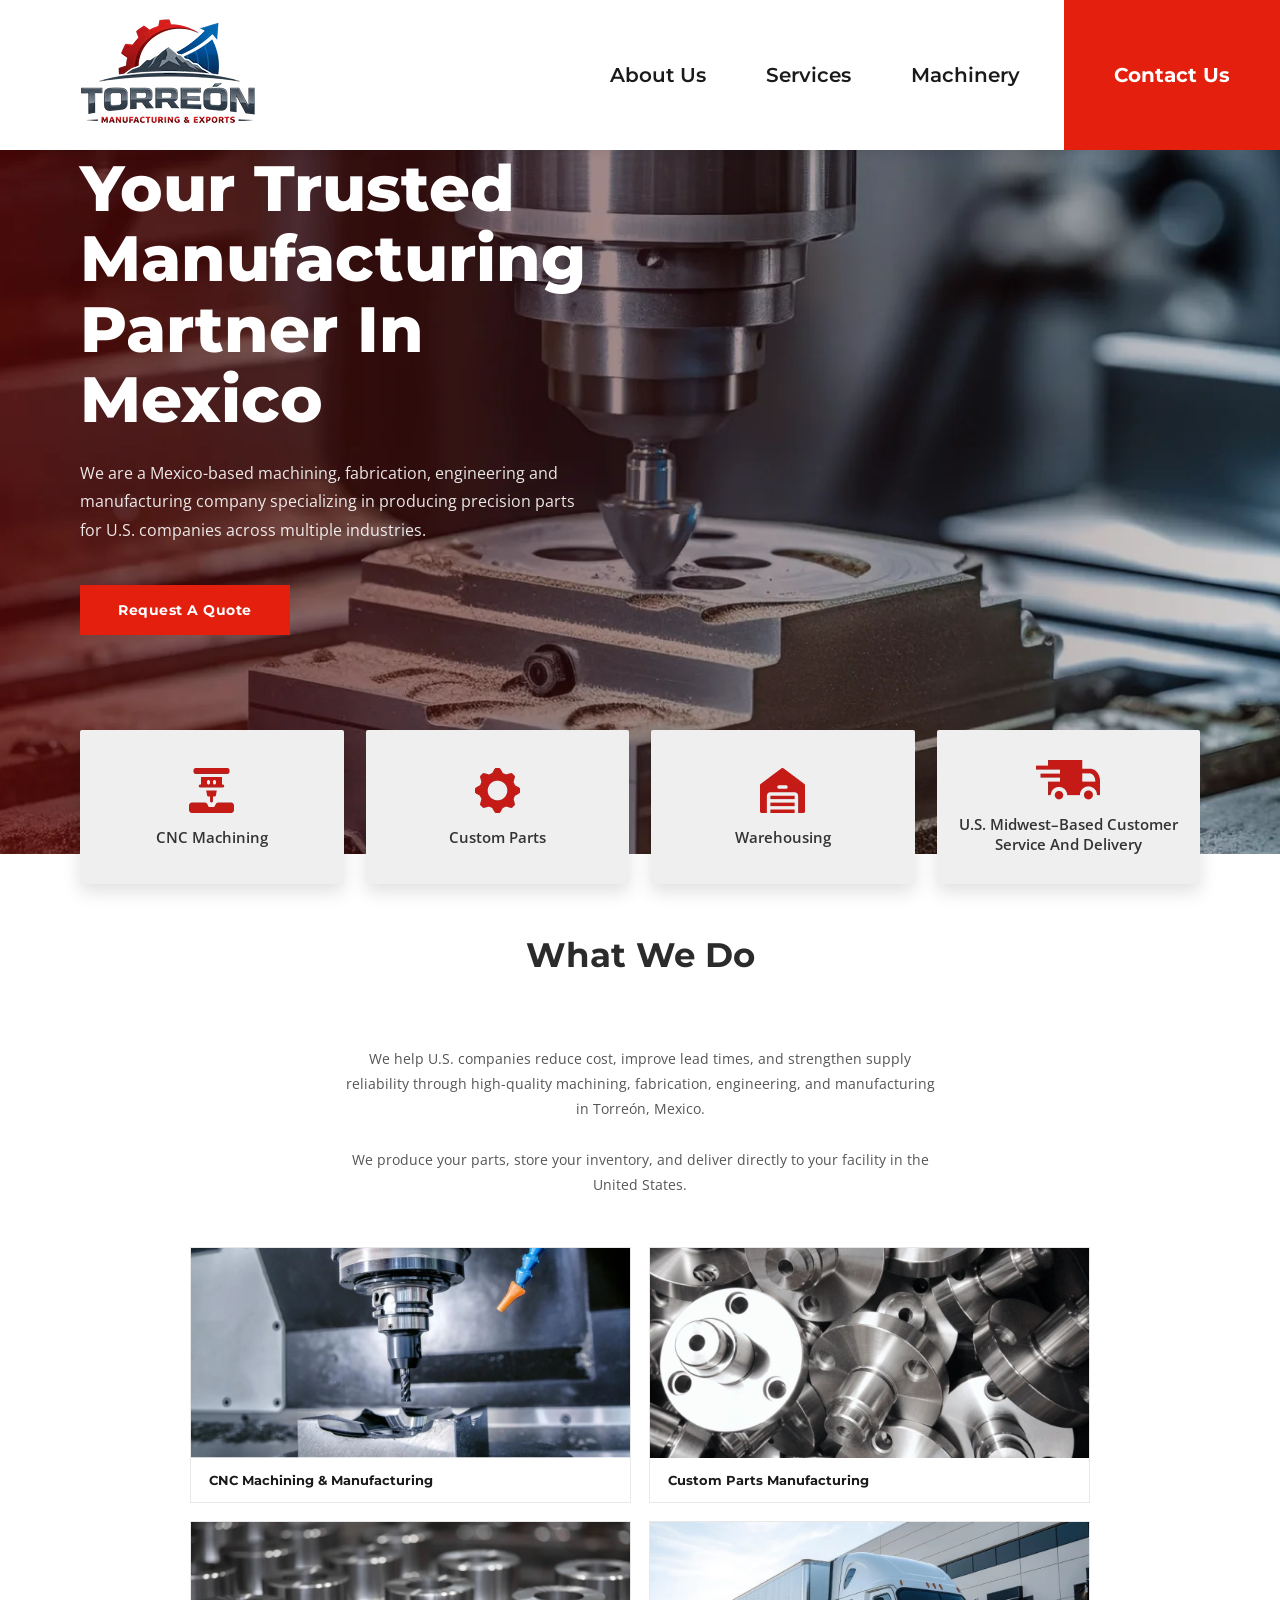
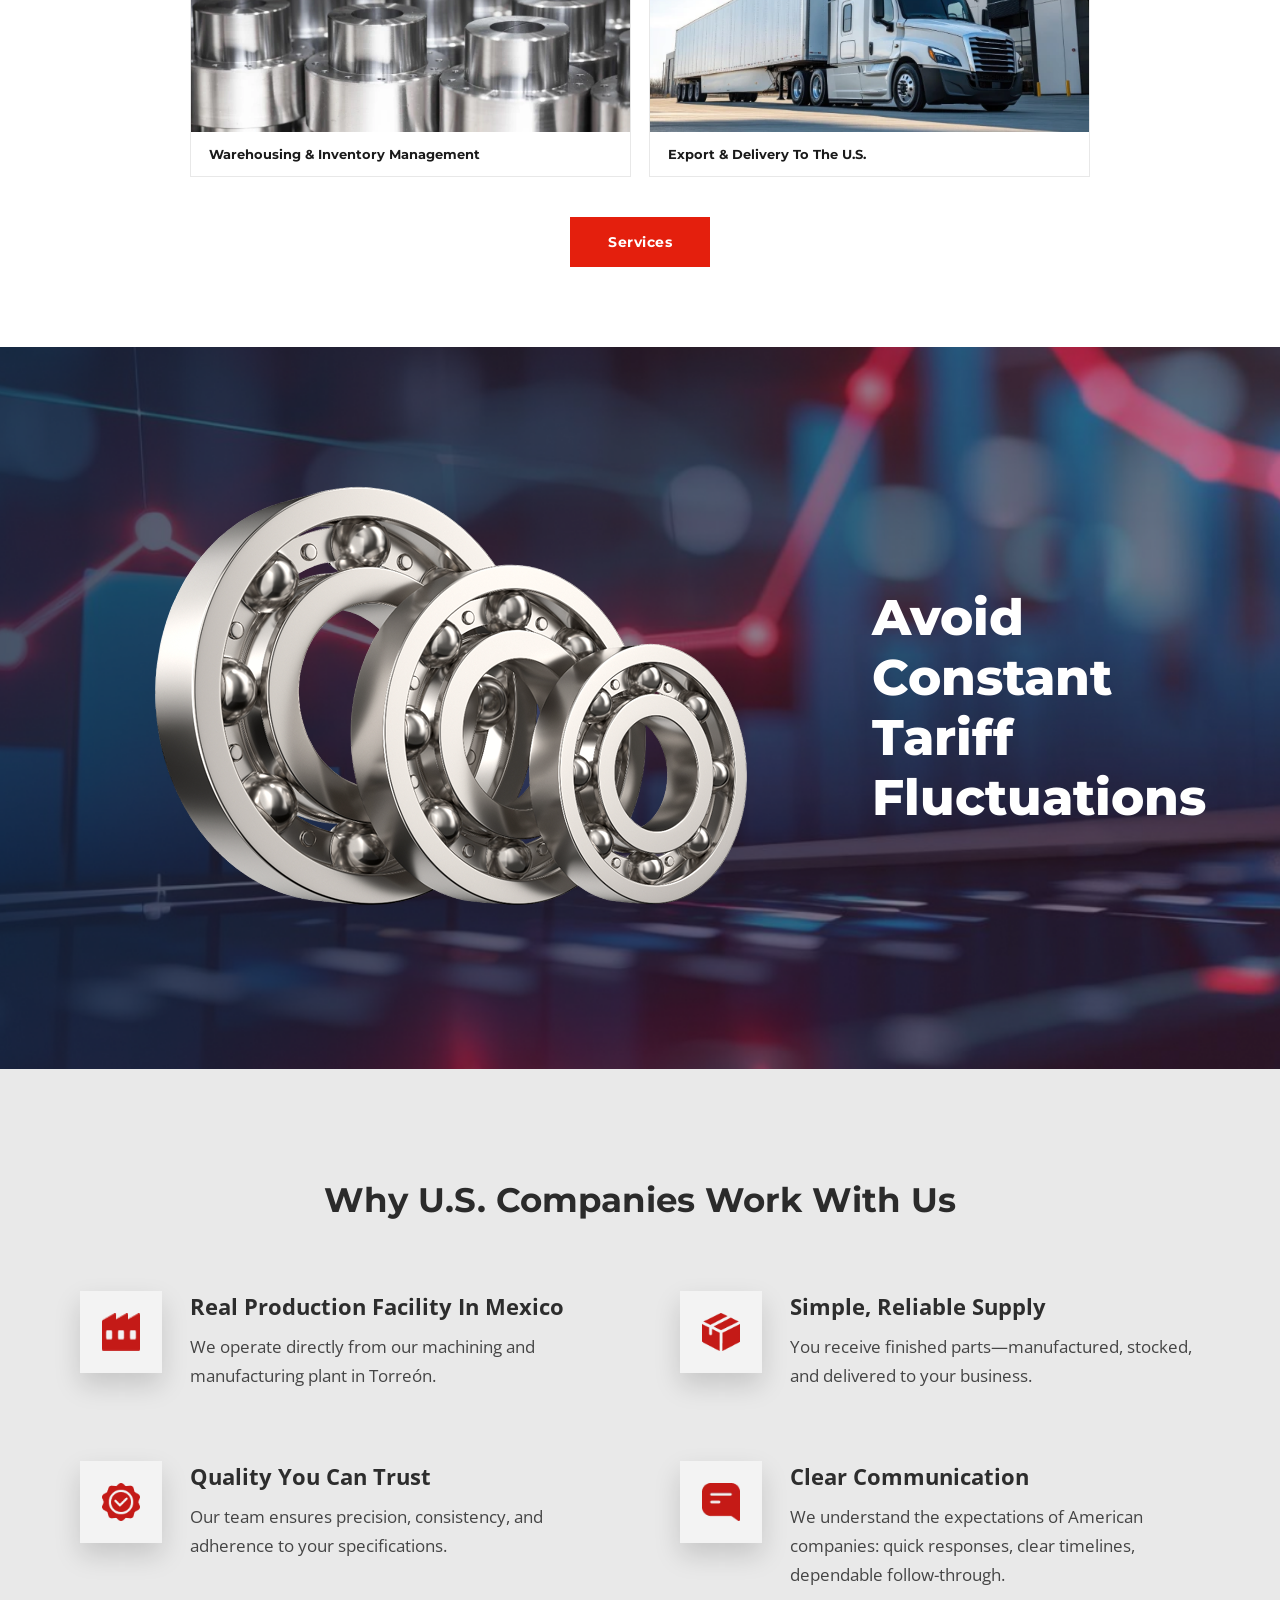
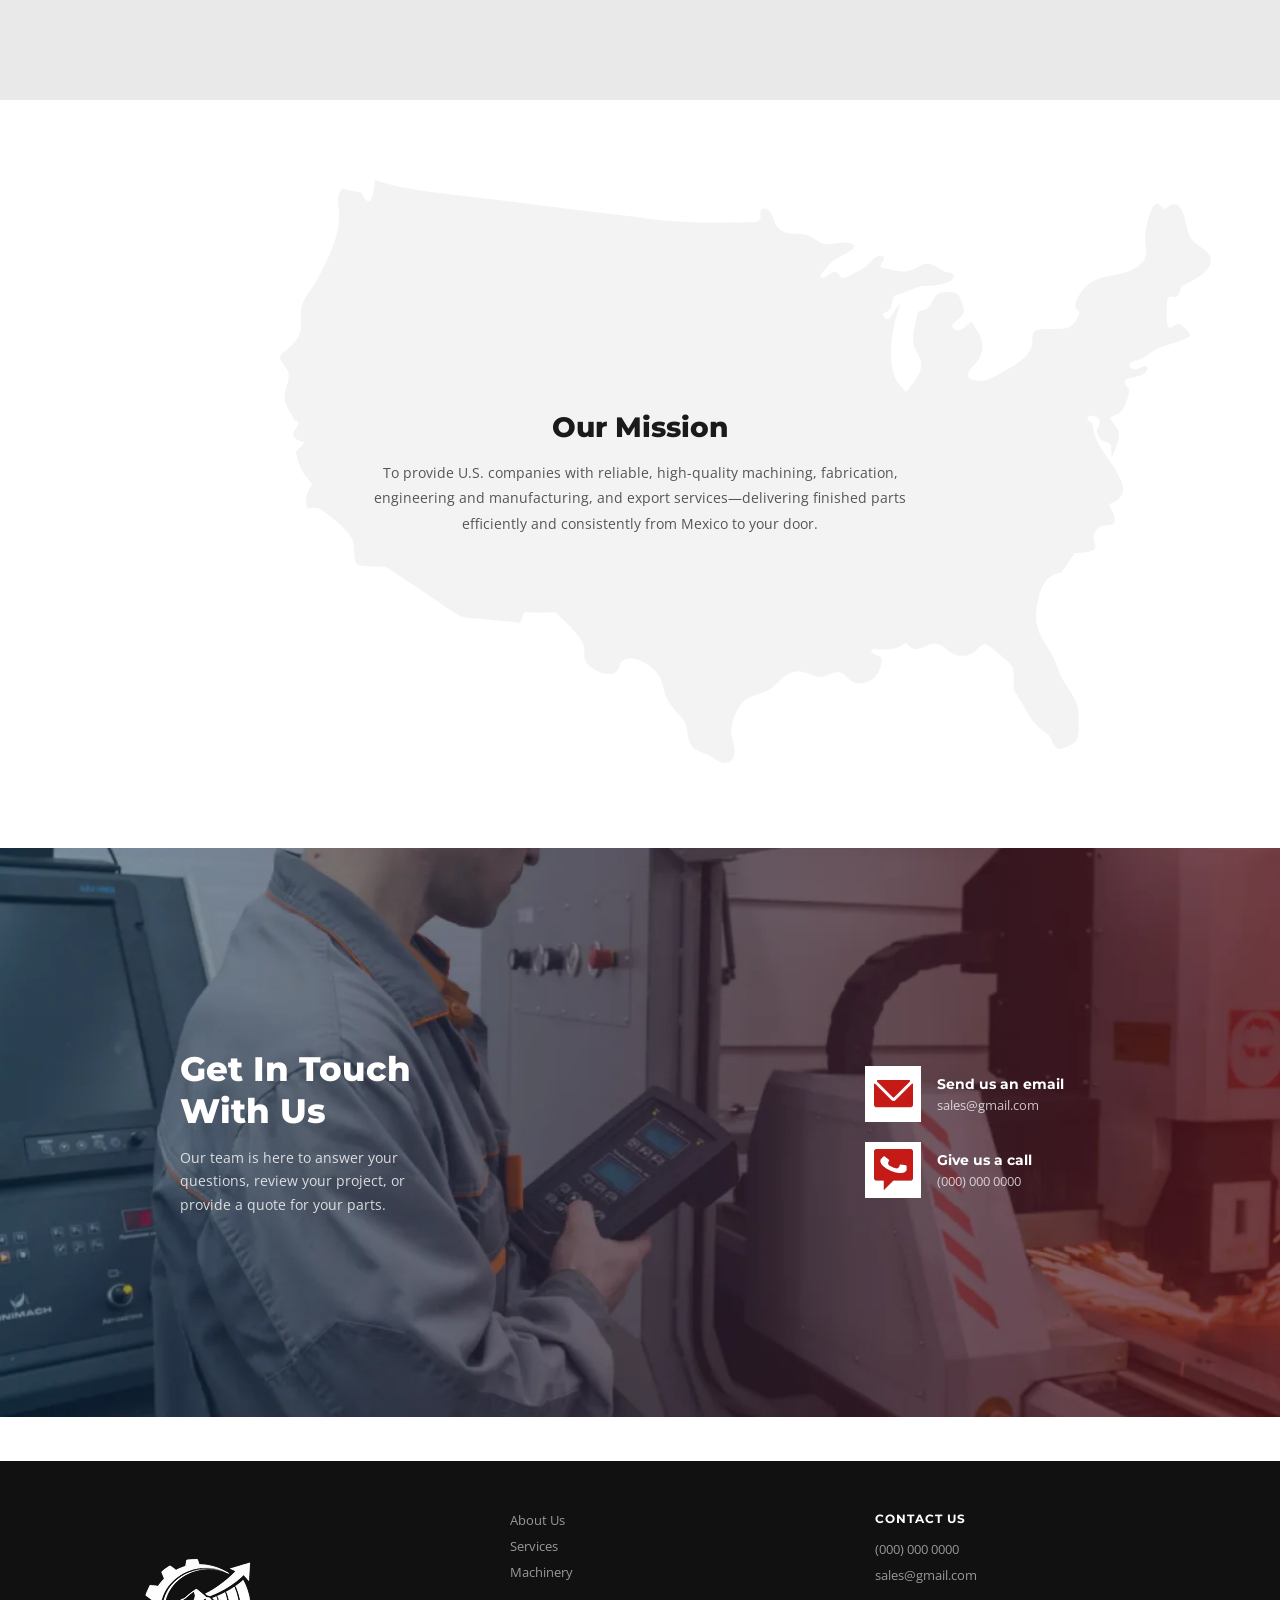
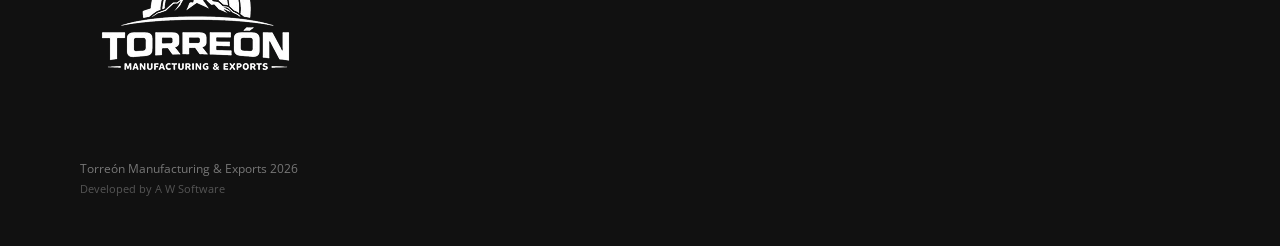
==== index.html @ be687e79 "juana la cubana hace un pulito" ====
<!DOCTYPE html>
<html lang="en">
<head>
<meta charset="UTF-8">
<meta name="viewport" content="width=device-width, initial-scale=1.0">
<title>Torreón Manufacturing & Exports</title>
<link href="https://fonts.googleapis.com/css2?family=Montserrat:wght@400;500;600;700;800&family=Open+Sans:wght@400;600&display=swap" rel="stylesheet">
<link rel="stylesheet" href="style.css">
</head>
<body>

<!-- ===== NAV ===== -->
<nav>
  <div class="logo" onclick="showPage('home')">
    <img src="LOGO/LOGO.webp" alt="">
    
  </div>
  <div class="nav-links">
    <a onclick="showPage('home')" id="nav-about">About Us</a>
    <a onclick="showPage('services')" id="nav-services">Services</a>
    <a onclick="showPage('machinery')" id="nav-machinery">Machinery</a>
    <a class="btn-contact" onclick="openContact()">Contact Us</a>
  </div>
</nav>


<!-- ==================== HOME ==================== -->
<div class="page active" id="page-home">

  <div id="hero-section">
    <div class="hero-content">
      <h1>Your Trusted Manufacturing Partner In Mexico</h1>
      <p>We are a Mexico-based machining, fabrication, engineering and manufacturing company specializing in producing precision parts for U.S. companies across multiple industries.</p>
      <button class="btn-red" onclick="openContact()">Request A Quote</button>
    </div>
    <div class="hero-icons">
      <div class="hero-icon-item">
        <img src="ICONOS/CNC MACHINING.webp" alt="">
        CNC Machining
      </div>
      <div class="hero-icon-item">
        <img src="ICONOS/CUSTOM PARTS.webp" alt="">
        Custom Parts
      </div>
      <div class="hero-icon-item">
        <img src="ICONOS/WAREHOUSING.webp" alt="">
        Warehousing
      </div>
      <div class="hero-icon-item">
        <img src="ICONOS/DELIVERY.webp" alt="">
        U.S. Midwest–Based Customer Service And Delivery
      </div>
    </div>
  </div>

  <section id="what-we-do">
    <h2 class="section-title">What We Do</h2>
    <p class="section-sub">We help U.S. companies reduce cost, improve lead times, and strengthen supply reliability through high-quality machining, fabrication, engineering, and manufacturing in Torreón, Mexico.<br><br>We produce your parts, store your inventory, and deliver directly to your facility in the United States.</p>
    <div class="services-grid">
      <div class="service-card reveal">
        <img src="Others/CNC Machining & Manufacturing.webp" alt="CNC">
        <div class="service-card-label">CNC Machining &amp; Manufacturing</div>
      </div>
      <div class="service-card reveal">
        <img src="Others/Custom Parts Manufacturing.webp" alt="Custom Parts">
        <div class="service-card-label">Custom Parts Manufacturing</div>
      </div>
      <div class="service-card reveal">
        <img src="Others/Warehousing & Inventory Management.webp" alt="Warehousing">
        <div class="service-card-label">Warehousing &amp; Inventory Management</div>
      </div>
      <div class="service-card reveal">
        <img src="Others/Export & Delivery to the U.S..webp" alt="Export">
        <div class="service-card-label">Export &amp; Delivery To The U.S.</div>
      </div>
    </div>
    <div class="btn-center"><button class="btn-red" onclick="showPage('services')">Services</button></div>
  </section>

  <section id="tariff-band">
    <div class="band-content">
      <img src="Others/PIEZAS-BANNER.webp" alt="">
      <h2>Avoid Constant<br>Tariff Fluctuations</h2>
    </div>
  </section>

  <section id="why-us">
    <h2 class="section-title">Why U.S. Companies Work With Us</h2>
    <div class="why-grid">
      <div class="why-card reveal">
        <div class="why-icon"><img src="ICONOS/FACILITY.webp" alt=""></div>
        <div><h4>Real Production Facility In Mexico</h4><p>We operate directly from our machining and manufacturing plant in Torreón.</p></div>
      </div>
      <div class="why-card reveal">
        <div class="why-icon"><img src="ICONOS/REALIABLE-SUPPLY.webp" alt=""></div>
        <div><h4>Simple, Reliable Supply</h4><p>You receive finished parts—manufactured, stocked, and delivered to your business.</p></div>
      </div>
      <div class="why-card reveal">
        <div class="why-icon"><img src="ICONOS/QUALITY.webp" alt=""></div>
        <div><h4>Quality You Can Trust</h4><p>Our team ensures precision, consistency, and adherence to your specifications.</p></div>
      </div>
      <div class="why-card reveal">
        <div class="why-icon"><img src="ICONOS/COMMUNICATION.webp" alt=""></div>
        <div><h4>Clear Communication</h4><p>We understand the expectations of American companies: quick responses, clear timelines, dependable follow-through.</p></div>
      </div>
    </div>
  </section>

  <section id="mission">
    <div class="mission-wrap">
      <img src="Others/US.webp" alt="">
      <div class="mission-text">
        <h2>Our Mission</h2>
        <p>To provide U.S. companies with reliable, high-quality machining, fabrication, engineering and manufacturing, and export services—delivering finished parts efficiently and consistently from Mexico to your door.</p>
      </div>
    </div>
  </section>

  <div class="get-in-touch-band">
    <div class="touch-left"><h2>Get In Touch With Us</h2><p>Our team is here to answer your questions, review your project, or provide a quote for your parts.</p></div>
    <div class="touch-right">
      <div class="contact-item"><div class="contact-icon"><img src="ICONOS/MAIL.webp" alt=""></div><div><h4>Send us an email</h4><p>sales@gmail.com</p></div></div>
      <div class="contact-item"><div class="contact-icon"><img src="ICONOS/CALL.webp" alt=""></div><div><h4>Give us a call</h4><p>(000) 000 0000</p></div></div>
    </div>
  </div>
    <br>
    <br>
  <footer>
    <div class="footer-brand">
      <img src="LOGO/LOGO BLANCO.webp" alt="">
     
      <div class="footer-copy">Torreón Manufacturing &amp; Exports 2026</div>
      <div class="footer-dev">Developed by A W Software</div>
    </div>
    <div class="footer-col"><a onclick="showPage('home')">About Us</a><a onclick="showPage('services')">Services</a><a onclick="showPage('machinery')">Machinery</a></div>
    <div class="footer-col"><h5>Contact Us</h5><p>(000) 000 0000</p><p>sales@gmail.com</p></div>
  </footer>
</div>


<!-- ==================== SERVICES ==================== -->
<div class="page" id="page-services">

  <div class="section-hero" style="background-image:url('https://images.unsplash.com/photo-1504328345606-18bbc8c9d7d1?w=1600&q=80');">
    <div class="section-hero-content">
      <h1>Our Services</h1>
      <p>We offer a wide range of machining, fabrication, engineering and manufacturing services for various industrial sectors. <strong>All of our services meet the highest quality standards thanks to our advanced technology and highly skilled team.</strong></p>
    </div>
  </div>

  <div class="from-facility">
    <div class="facility-left">
      <h2>From Our Facility<br>In Torreón, We Offer:</h2>
      <p>We focus on helping you maintain quality, reduce costs, and improve supply consistency.</p>
    </div>
    <ul class="facility-list">
      <li>CNC machining and precision manufacturing</li>
      <li>Production of custom components</li>
      <li>Local warehousing and inventory management</li>
      <li>Export and delivery of finished parts directly to your U.S. location</li>
    </ul>
  </div>

  <!-- CNC -->
  <div class="svc-detail">
    <img src="https://images.unsplash.com/photo-1565514020179-026b92b84bb6?w=700&q=80" alt="CNC Machining">
    <div class="svc-text">
      <h3>CNC Machining &amp; Manufacturing</h3>
      <p>We manufacture high-quality, dependable parts for U.S. companies seeking a cost-efficient and reliable partner in Mexico.</p>
    </div>
  </div>

  <!-- Custom Parts -->
  <div class="svc-detail reverse gray">
    <div class="svc-text">
      <h3>Custom Parts Manufacturing</h3>
      <p>We specialize in manufacturing custom components based on your technical requirements, drawings, or 3D models.</p>
      <p>Our team works closely with your engineers to deliver:</p>
      <ul>
        <li>Custom machined parts</li>
        <li>Prototype to production scaling</li>
        <li>Design-for-manufacturability support</li>
        <li>Parts made from a wide range of materials (steel, stainless, aluminum, alloys, etc.)</li>
      </ul>
    </div>
    <img src="https://images.unsplash.com/photo-1609220136736-443140cffec6?w=700&q=80" alt="Custom Parts">
  </div>

  <!-- Warehousing -->
  <div class="svc-detail">
    <img src="https://images.unsplash.com/photo-1586528116311-ad8dd3c8310d?w=700&q=80" alt="Warehousing">
    <div class="svc-text">
      <h3>Warehousing &amp; Inventory Management</h3>
      <p>We store your finished parts in our facility so you always have stock ready when needed.</p>
      <p>With our warehousing services, you can:</p>
      <ul>
        <li>Maintain local stock within a short drive to US Border</li>
        <li>Improve delivery speed</li>
        <li>Simplify logistics</li>
        <li>Reduce delays and unexpected costs</li>
      </ul>
    </div>
  </div>

  <!-- Export -->
  <div class="svc-detail reverse gray">
    <div class="svc-text">
      <h3>Export &amp; Delivery To The U.S.</h3>
      <p>Once your parts are ready, we handle exportation and deliver them directly to your door in the United States.</p>
      <p>You get:</p>
      <ul>
        <li>A single, streamlined partner</li>
        <li>Finished parts delivered to your facility</li>
        <li>No need to manage international shipping</li>
        <li>Reliable, on-time deliveries</li>
      </ul>
    </div>
    <img src="https://images.unsplash.com/photo-1601584115197-04ecc0da31d7?w=700&q=80" alt="Export">
  </div>

  <div class="other-services-section">
    <h2>Other Services</h2>
    <div class="other-grid">
      <div class="other-card reveal"><img src="https://images.unsplash.com/photo-1581091226825-a6a2a5aee158?w=500&q=80" alt="Conventional"><span>Conventional Machining And CNC</span></div>
      <div class="other-card reveal"><img src="https://images.unsplash.com/photo-1518770660439-4636190af475?w=500&q=80" alt="Measuring"><span>Coordinate Measuring Machine</span></div>
      <div class="other-card reveal"><img src="https://images.unsplash.com/photo-1570126618953-d437176e8c79?w=500&q=80" alt="Boilermaking"><span>Boilermaking</span></div>
      <div class="other-card reveal"><img src="https://images.unsplash.com/photo-1504307651254-35680f356dfd?w=500&q=80" alt="Engineering"><span>Engineering And Design</span></div>
      <div class="other-card reveal"><img src="https://images.unsplash.com/photo-1561154464-82e9adf32764?w=500&q=80" alt="Laser"><span>Laser Cutting And Bending</span></div>
      <div class="other-card reveal"><img src="https://images.unsplash.com/photo-1558618666-fcd25c85cd64?w=500&q=80" alt="Powder"><span>Powder Coat Painting</span></div>
    </div>
  </div>

  <div class="get-in-touch-band">
    <div class="touch-left"><h2>Get In Touch With Us</h2><p>Our team is here to answer your questions, review your project, or provide a quote for your parts.</p></div>
    <div class="touch-right">
      <div class="contact-item"><div class="contact-icon"><svg viewBox="0 0 24 24" fill="none" stroke="currentColor" stroke-width="2"><path d="M4 4h16c1.1 0 2 .9 2 2v12c0 1.1-.9 2-2 2H4c-1.1 0-2-.9-2-2V6c0-1.1.9-2 2-2z"/><polyline points="22,6 12,13 2,6"/></svg></div><div><h4>Send us an email</h4><p>sales@gmail.com</p></div></div>
      <div class="contact-item"><div class="contact-icon"><svg viewBox="0 0 24 24" fill="none" stroke="currentColor" stroke-width="2"><path d="M22 16.92v3a2 2 0 0 1-2.18 2 19.79 19.79 0 0 1-8.63-3.07A19.5 19.5 0 0 1 4.69 12 19.79 19.79 0 0 1 1.61 3.34 2 2 0 0 1 3.6 1.16h3a2 2 0 0 1 2 1.72c.13.88.36 1.75.7 2.81a2 2 0 0 1-.45 2.11L7.91 8.9a16 16 0 0 0 6 6l.92-.92a2 2 0 0 1 2.11-.45c1.06.34 1.93.57 2.81.7A2 2 0 0 1 22 16.92z"/></svg></div><div><h4>Give us a call</h4><p>(000) 000 0000</p></div></div>
    </div>
  </div>

  <footer>
    <div class="footer-brand"><svg viewBox="0 0 52 52" width="44" height="44" fill="none"><circle cx="26" cy="26" r="24" fill="#222" stroke="#c0392b" stroke-width="2.5"/><polygon points="8,41 21,19 34,41" fill="#c0392b"/><polygon points="25,41 36,21 47,41" fill="#777"/><polygon points="20,21 26,9 32,21 26,17" fill="#fff" opacity=".9"/></svg><div class="brand-name">TORREÓN</div><div class="footer-sub">Manufacturing &amp; Exports</div><div class="footer-copy">Torreón Manufacturing &amp; Exports 2026</div><div class="footer-dev">Developed by A W Software</div></div>
    <div class="footer-col"><a onclick="showPage('home')">About Us</a><a onclick="showPage('services')">Services</a><a onclick="showPage('machinery')">Machinery</a></div>
    <div class="footer-col"><h5>Contact Us</h5><p>(000) 000 0000</p><p>sales@gmail.com</p></div>
  </footer>
</div>


<!-- ==================== MACHINERY ==================== -->
<div class="page" id="page-machinery">

  <div class="section-hero" style="background-image:url('https://images.unsplash.com/photo-1565514020179-026b92b84bb6?w=1600&q=80'); background-position: center 30%;">
    <div class="section-hero-content">
      <h1>Machinery</h1>
      <p>We offer a wide range of machining and fabrication services for various industrial sectors. <strong>All of our services meet the highest quality standards thanks to our advanced technology and highly skilled team and partners.</strong></p>
    </div>
  </div>

  <div class="machinery-grid">
    <div class="machine-card reveal">
      <div class="machine-icon"><svg viewBox="0 0 24 24" fill="none" stroke="currentColor" stroke-width="1.7"><rect x="2" y="6" width="20" height="14" rx="1"/><path d="M8 6V4m8 2V4"/><circle cx="12" cy="13" r="2.5"/><line x1="2" y1="10" x2="22" y2="10"/></svg></div>
      <h3>CNC Lathe And Mill</h3>
      <p>High-precision turning for complex geometries and tight-tolerance components.</p>
    </div>
    <div class="machine-card reveal">
      <div class="machine-icon"><svg viewBox="0 0 24 24" fill="none" stroke="currentColor" stroke-width="1.7"><line x1="4" y1="12" x2="20" y2="12"/><polyline points="14,6 20,12 14,18"/><circle cx="7" cy="12" r="2" fill="currentColor"/></svg></div>
      <h3>Laser Cutting Machine</h3>
      <p>Fast, accurate cutting for metal parts with clean edges and excellent repeatability.</p>
    </div>
    <div class="machine-card reveal">
      <div class="machine-icon"><svg viewBox="0 0 24 24" fill="none" stroke="currentColor" stroke-width="1.7"><circle cx="12" cy="12" r="9"/><circle cx="12" cy="12" r="4"/><line x1="12" y1="2" x2="12" y2="5"/><line x1="12" y1="19" x2="12" y2="22"/><line x1="2" y1="12" x2="5" y2="12"/><line x1="19" y1="12" x2="22" y2="12"/></svg></div>
      <h3>Conventional Lathe</h3>
      <p>Reliable manual turning for prototypes, repairs, and low-volume production.</p>
    </div>
    <div class="machine-card reveal">
      <div class="machine-icon"><svg viewBox="0 0 24 24" fill="none" stroke="currentColor" stroke-width="1.7"><rect x="3" y="3" width="18" height="18" rx="1"/><line x1="3" y1="9" x2="21" y2="9"/><line x1="9" y1="9" x2="9" y2="21"/></svg></div>
      <h3>Conventional Milling Machine</h3>
      <p>Manual milling for custom parts, small batches, and flexible machining needs.</p>
    </div>
    <div class="machine-card reveal">
      <div class="machine-icon"><svg viewBox="0 0 24 24" fill="none" stroke="currentColor" stroke-width="1.7"><rect x="2" y="8" width="20" height="10" rx="1"/><path d="M6 8V6a2 2 0 0 1 2-2h8a2 2 0 0 1 2 2v2"/><line x1="2" y1="13" x2="22" y2="13"/></svg></div>
      <h3>Brake Press</h3>
      <p>Metal forming and bending for fabrication and structural components.</p>
    </div>
    <div class="machine-card reveal">
      <div class="machine-icon"><svg viewBox="0 0 24 24" fill="none" stroke="currentColor" stroke-width="1.7"><circle cx="12" cy="12" r="8"/><circle cx="12" cy="12" r="3.5"/><line x1="12" y1="2" x2="12" y2="5.5"/><line x1="12" y1="18.5" x2="12" y2="22"/><line x1="2" y1="12" x2="5.5" y2="12"/><line x1="18.5" y1="12" x2="22" y2="12"/></svg></div>
      <h3>Boring Machine</h3>
      <p>Accurate internal diameter machining for heavy-duty industrial parts.</p>
    </div>
    <div class="machine-card reveal">
      <div class="machine-icon"><svg viewBox="0 0 24 24" fill="none" stroke="currentColor" stroke-width="1.7"><circle cx="12" cy="12" r="9"/><path d="M8 12a4 4 0 0 0 8 0"/><line x1="12" y1="3" x2="12" y2="7"/></svg></div>
      <h3>Grinding Machine</h3>
      <p>Finishing and surface preparation for high-precision tolerances and smooth finishes.</p>
    </div>
    <div class="machine-card reveal">
      <div class="machine-icon"><svg viewBox="0 0 24 24" fill="none" stroke="currentColor" stroke-width="1.7"><path d="M12 2L8 7H4l2 5-3 4h5l4 6 4-6h5l-3-4 2-5h-4z"/><circle cx="12" cy="12" r="2"/></svg></div>
      <h3>Portable Measuring Arm</h3>
      <p>On-site or in-facility dimensional inspection for accurate verification of finished parts.</p>
    </div>
  </div>

  <!-- Indiana Section -->
  <div class="indiana-band">
    <div>
      <svg viewBox="0 0 380 240" width="320" fill="none" xmlns="http://www.w3.org/2000/svg">
        <!-- US simplified outline -->
        <path d="M25,55 L95,34 L165,28 L240,25 L310,32 L358,50 L370,88 L363,136 L350,170 L328,198 L295,218 L248,230 L190,235 L130,228 L75,210 L38,182 L18,148 L14,108 Z" fill="none" stroke="#ddd" stroke-width="1.5"/>
        <!-- Indiana state highlight -->
        <path d="M208,74 L220,72 L232,78 L237,94 L235,115 L229,134 L222,150 L215,162 L207,154 L203,136 L201,113 L204,92 Z" fill="#1a3a6b" opacity=".8"/>
        <!-- Map pin -->
        <circle cx="218" cy="115" r="9" fill="white" stroke="#c0392b" stroke-width="2"/>
        <circle cx="218" cy="115" r="4" fill="#c0392b"/>
      </svg>
    </div>
    <h2>Sales, customer service<br>and engineering based<br>in Indiana</h2>
  </div>

  <div class="get-in-touch-band">
    <div class="touch-left"><h2>Get In Touch With Us</h2><p>Our team is here to answer your questions, review your project, or provide a quote for your parts.</p></div>
    <div class="touch-right">
      <div class="contact-item"><div class="contact-icon"><svg viewBox="0 0 24 24" fill="none" stroke="currentColor" stroke-width="2"><path d="M4 4h16c1.1 0 2 .9 2 2v12c0 1.1-.9 2-2 2H4c-1.1 0-2-.9-2-2V6c0-1.1.9-2 2-2z"/><polyline points="22,6 12,13 2,6"/></svg></div><div><h4>Send us an email</h4><p>sales@gmail.com</p></div></div>
      <div class="contact-item"><div class="contact-icon"><svg viewBox="0 0 24 24" fill="none" stroke="currentColor" stroke-width="2"><path d="M22 16.92v3a2 2 0 0 1-2.18 2 19.79 19.79 0 0 1-8.63-3.07A19.5 19.5 0 0 1 4.69 12 19.79 19.79 0 0 1 1.61 3.34 2 2 0 0 1 3.6 1.16h3a2 2 0 0 1 2 1.72c.13.88.36 1.75.7 2.81a2 2 0 0 1-.45 2.11L7.91 8.9a16 16 0 0 0 6 6l.92-.92a2 2 0 0 1 2.11-.45c1.06.34 1.93.57 2.81.7A2 2 0 0 1 22 16.92z"/></svg></div><div><h4>Give us a call</h4><p>(000) 000 0000</p></div></div>
    </div>
  </div>

  <footer>
    <div class="footer-brand"><svg viewBox="0 0 52 52" width="44" height="44" fill="none"><circle cx="26" cy="26" r="24" fill="#222" stroke="#c0392b" stroke-width="2.5"/><polygon points="8,41 21,19 34,41" fill="#c0392b"/><polygon points="25,41 36,21 47,41" fill="#777"/><polygon points="20,21 26,9 32,21 26,17" fill="#fff" opacity=".9"/></svg><div class="brand-name">TORREÓN</div><div class="footer-sub">Manufacturing &amp; Exports</div><div class="footer-copy">Torreón Manufacturing &amp; Exports 2026</div><div class="footer-dev">Developed by A W Software</div></div>
    <div class="footer-col"><a onclick="showPage('home')">About Us</a><a onclick="showPage('services')">Services</a><a onclick="showPage('machinery')">Machinery</a></div>
    <div class="footer-col"><h5>Contact Us</h5><p>(000) 000 0000</p><p>sales@gmail.com</p></div>
  </footer>
</div>


<!-- ==================== CONTACT OVERLAY ==================== -->
<div class="overlay" id="contactOverlay">
  <div class="contact-panel">
    <button class="close-btn" onclick="closeContact()">✕</button>
    <h2>Contact Us</h2>
    <p>Our team is here to answer your questions, review your project, or provide a quote for your parts.</p>
    <div class="panel-item">
      <div class="panel-icon"><img src="ICONOS/MAIL.webp" alt=""></div>
      <div><h4>Send us an email</h4><p>sales@gmail.com</p></div>
    </div>
    <div class="panel-item">
      <div class="panel-icon"><svg viewBox="0 0 24 24" fill="none" stroke="currentColor" stroke-width="2"><path d="M22 16.92v3a2 2 0 0 1-2.18 2 19.79 19.79 0 0 1-8.63-3.07A19.5 19.5 0 0 1 4.69 12 19.79 19.79 0 0 1 1.61 3.34 2 2 0 0 1 3.6 1.16h3a2 2 0 0 1 2 1.72c.13.88.36 1.75.7 2.81a2 2 0 0 1-.45 2.11L7.91 8.9a16 16 0 0 0 6 6l.92-.92a2 2 0 0 1 2.11-.45c1.06.34 1.93.57 2.81.7A2 2 0 0 1 22 16.92z"/></svg></div>
      <div><h4>Give us a call</h4><p>(000) 000 0000</p></div>
    </div>
    <div class="panel-footer">Torreón Manufacturing &amp; Exports 2026</div>
  </div>
</div>

<script>
function showPage(page) {
  document.querySelectorAll('.page').forEach(p => p.classList.remove('active'));
  document.querySelectorAll('.nav-links a:not(.btn-contact)').forEach(a => a.classList.remove('active'));
  const map = { home:'page-home', services:'page-services', machinery:'page-machinery' };
  const navMap = { services:'nav-services', machinery:'nav-machinery', home:'nav-about' };
  document.getElementById(map[page] || 'page-home').classList.add('active');
  const navEl = document.getElementById(navMap[page]);
  if(navEl) navEl.classList.add('active');
  window.scrollTo({ top: 0, behavior: 'smooth' });
  setTimeout(initReveal, 100);
}
function openContact() {
  document.getElementById('contactOverlay').classList.add('active');
  document.body.style.overflow = 'hidden';
}
function closeContact() {
  document.getElementById('contactOverlay').classList.remove('active');
  document.body.style.overflow = '';
}
document.getElementById('contactOverlay').addEventListener('click', function(e) {
  if(e.target === this) closeContact();
});
let obs;
function initReveal() {
  if(obs) obs.disconnect();
  obs = new IntersectionObserver(entries => {
    entries.forEach(e => { if(e.isIntersecting){ e.target.classList.add('visible'); obs.unobserve(e.target); } });
  }, { threshold: 0.1 });
  document.querySelectorAll('.page.active .reveal').forEach(el => {
    el.classList.remove('visible'); obs.observe(el);
  });
}
initReveal();
</script>
</body>
</html>
---- style.css ----
*, *::before, *::after { box-sizing: border-box; margin: 0; padding: 0; }
:root {
  --red: #e41f0d; --dark-red: #e41f0d;
  --dark: #1a1a1a; --gray: #555;
  --light-gray: #f5f5f5; --white: #fff;
}
body { font-family: 'Open Sans', sans-serif; color: var(--dark); overflow-x: hidden; }

@font-face {
  font-family: 'Anuphan';
  src: url('../fonts/Anuphan-Regular.ttf') format('truetype');
  font-weight: 400;
  font-style: normal;
}

@font-face {
  font-family: 'Anuphan';
  src: url('../fonts/Anuphan-Bold.ttf') format('truetype');
  font-weight: 700;
  font-style: normal;
}

/* ===================== NAV ===================== */
nav {
  position: fixed; top: 0; left: 0; right: 0; z-index: 1000;
  display: flex; align-items: center; justify-content: space-between;
  background: var(--white); padding: 0 0 0 60px; height: 150px;
  box-shadow: 0 2px 10px rgba(0,0,0,0.09);
}
.logo { display: flex; align-items: center; gap: 10px; text-decoration: none; cursor: pointer; }
.logo-text .brand { font-family: 'Montserrat', sans-serif; font-weight: 800; font-size: 17px; color: var(--dark); letter-spacing: 1px; display: block; }
.logo-text .sub { font-size: 8.5px; color: var(--gray); letter-spacing: 2px; text-transform: uppercase; display: block; }
.nav-links { display: flex; align-items: center; gap: 28px; }
.nav-links a {
  text-decoration: none; color: var(--dark); font-family: 'Montserrat', sans-serif;
  font-weight: 600; font-size: 20px; padding: 8px 16px; transition: color .2s; cursor: pointer;
}
.nav-links a:hover, .nav-links a.active { color: var(--red); }

.nav-links .btn-contact {
  background: var(--red);
  color: #fff !important;
  font-weight: 700;
  padding: 0 50px;
  height: 150px;
  display: flex; 
  align-items: center;
  margin-left: 0px;
}
.nav-links .btn-contact:hover { background: var(--dark-red); }

/* ===================== PAGES ===================== */
.page { display: none; margin-top: 64px; }
.page.active { display: block; }

/* ===================== SHARED COMPONENTS ===================== */
.section-hero {
  position: relative; min-height: 340px;
  display: flex; align-items: flex-end; padding: 0 80px 50px;
  background-size: cover; background-position: center;
}
.section-hero::before { content:''; position:absolute; inset:0; background: linear-gradient(to bottom, rgba(0,0,0,.45) 0%, rgba(0,0,0,.7) 100%); }
.section-hero-content { position: relative; z-index: 1; max-width: 700px; }
.section-hero-content h1 { font-family: 'Montserrat', sans-serif; font-weight: 800; font-size: clamp(32px,4vw,48px); color: #fff; margin-bottom: 14px; line-height: 1.1; }
.section-hero-content p { color: rgba(255,255,255,.85); font-size: 14px; line-height: 1.7; max-width: 600px; }
.section-hero-content strong { color: #fff; }

.get-in-touch-band {
  background: 
              url('BANNERS/BANNER\ CONTACTO.webp') center/cover no-repeat;
  display: grid; grid-template-columns: 1fr 1fr; align-items: center; gap: 450px; padding: 200px 180px;
}
.touch-left h2 { font-family: 'Montserrat', sans-serif; font-weight: 800; font-size: 34px; color: #fff; margin-bottom: 14px; }
.touch-left p { color: rgba(255,255,255,.8); font-size: 14px; line-height: 1.7; max-width: 360px; }
.touch-right { display: flex; flex-direction: column; gap: 20px; }
.contact-item { display: flex; align-items: center; gap: 16px; }
.contact-icon { width: 56px; height: 56px; background: rgb(255, 255, 255); ; display: flex; align-items: center; justify-content: center; flex-shrink: 0; }

.contact-item h4 { font-family: 'Montserrat', sans-serif; font-weight: 700; font-size: 14px; color: #fff; margin-bottom: 3px; }
.contact-item p { font-size: 13px; color: rgba(255,255,255,.75); }

footer {
  background: #111; padding: 50px 80px;
  display: grid; grid-template-columns: 1.2fr 1fr 1fr; gap: 40px; align-items: start;
}
.footer-brand .brand-name { font-family: 'Montserrat', sans-serif; font-weight: 800; font-size: 15px; color: #fff; margin-top: 12px; }
.footer-brand .footer-sub { font-size: 9px; color: #777; letter-spacing: 2px; text-transform: uppercase; margin-top: 2px; }
.footer-brand .footer-copy { font-size: 12px; color: #777; margin-top: 10px; }
.footer-brand .footer-dev { font-size: 11px; color: #555; margin-top: 4px; }
.footer-col h5 { font-family: 'Montserrat', sans-serif; font-weight: 700; font-size: 12px; color: #fff; margin-bottom: 14px; text-transform: uppercase; letter-spacing: 1px; }
.footer-col a { display: block; color: #999; font-size: 13px; text-decoration: none; margin-bottom: 8px; transition: color .2s; cursor: pointer; }
.footer-col a:hover { color: #fff; }
.footer-col p { color: #999; font-size: 13px; margin-bottom: 8px; }

.btn-red {
  display: inline-block;
  background: var(--red);
  color: #fff;
  font-family: 'Montserrat', sans-serif;
  font-weight: 700;
  font-size: 14px;
  padding: 16px 38px;
  text-decoration: none;
  letter-spacing: .5px;
  transition: all .25s ease;
  border: none;
}

.btn-red:hover {
  background: #a93226;
  transform: translateY(-2px);
}

/* scroll reveal */
.reveal { opacity: 0; transform: translateY(26px); transition: opacity .5s ease, transform .5s ease; }
.reveal.visible { opacity: 1; transform: translateY(0); }

/* ===================== HOME ===================== */
/*#hero-section {
  position: relative; height: calc(100vh - 64px); min-height: 520px;
  display: flex; align-items: center;
  background: linear-gradient(to right, rgba(0,0,0,.78) 50%, rgba(0,0,0,.38) 100%),
              url('BANNERS/BANNER\ INICIO.webp') center/cover no-repeat;
}*/
#hero-section {
  position: relative;
  height: calc(100vh - 110px);
  min-height: 600px;
  display: flex;
  align-items: center;
  background:
   
    url('BANNERS/BANNER\ INICIO.webp') center/cover no-repeat;
}

.hero-content { padding: 0 80px 130px; max-width: 700px; }
/*.hero-content h1 { font-family: 'Montserrat', sans-serif; font-weight: 800; font-size: clamp(30px,5vw,56px); color: #fff; line-height: 1.1; margin-bottom: 22px; }*/
.hero-content h1 {
  font-family: 'Montserrat', sans-serif;
  font-weight: 800;
  font-size: clamp(38px,5vw,64px);
  color: #fff;
  line-height: 1.1;
  margin-bottom: 24px;
  max-width: 750px;
}
.hero-content p {
  color: rgba(255,255,255,.9);
  font-size: 16px;
  line-height: 1.8;
  margin-bottom: 40px;
  max-width: 520px;
}
/* ===================== HERO ICON CARDS (ESTILO EXACTO IMAGEN) ===================== */

.hero-icons {
  position: absolute;
  bottom: -30px;
  left: 80px;
  right: 80px;

  display: grid;
  grid-template-columns: repeat(4, 1fr);
  gap: 22px; /* separación entre cards */

  background: transparent; /* quitamos fondo general */
}

.hero-icon-item {
  background: #efefef; /* gris claro como en la imagen */
  padding: 30px 20px;

  display: flex;
  flex-direction: column;
  align-items: center;
  justify-content: center;
  gap: 14px;

  text-align: center;

  box-shadow: 0 8px 18px rgba(0,0,0,.12); /* sombra más corta */
  border-radius: 2px; /* casi cuadradas */
  transition: transform .2s ease, box-shadow .2s ease;
}

.hero-icon-item:hover {
  transform: translateY(-4px);
  box-shadow: 0 12px 24px rgba(0,0,0,.18);
}

.hero-icon-item svg {
  width: 32px;
  height: 32px;
  color: var(--red);
}

.hero-icon-item {
  font-weight: 600;
  font-size: 15px;
  color: #333;
}

.hero-icon-item svg {
  color: var(--red);
  width: 36px;
  height: 36px;
}
.hero-icon-item:last-child { border-right: none; }
.hero-icon-item svg { color: var(--red); width: 34px; height: 34px; }

/* What We Do */
#what-we-do { background: #fff; padding: 80px; }
.section-title { font-family: 'Montserrat', sans-serif; font-weight: 800; font-size: 32px; text-align: center; margin-bottom: 12px; }
.section-sub { text-align: center; color: var(--gray); font-size: 14px; line-height: 1.8; max-width: 600px; margin: 0 auto 50px; }
.services-grid { display: grid; grid-template-columns: 1fr 1fr; gap: 18px; max-width: 900px; margin: 0 auto; }
.service-card { overflow: hidden; border: 1px solid #e8e8e8; cursor: pointer; }
.service-card img { width: 100%; height: 210px; object-fit: cover; display: block; transition: transform .4s; }
.service-card:hover img { transform: scale(1.05); }
.service-card-label { padding: 14px 18px; font-family: 'Montserrat', sans-serif; font-weight: 700; font-size: 13px; }
.btn-center { text-align: center; margin-top: 40px; }

/* Tariff Band */
#tariff-band {
  padding: 72px 80px;
  background: 
              url('BANNERS/BANNER-2.webp') center/cover no-repeat;
  display: flex; align-items: center;
}
.band-content { display: flex; align-items: center; gap: 70px; }
#tariff-band h2 { font-family: 'Montserrat', sans-serif; font-weight: 800; font-size: clamp(28px,4vw,50px); color: #fff; line-height: 1.2; }

/* Why Us 
#why-us { background: #fff; padding: 80px; }
.why-grid { display: grid; grid-template-columns: 1fr 1fr; gap: 36px; max-width: 880px; margin: 50px auto 0; }
.why-card { display: flex; align-items: flex-start; gap: 16px; }
.why-icon { flex-shrink: 0; width: 44px; height: 44px; background: #fdf0f0; display: flex; align-items: center; justify-content: center; border: 1px solid #f5d0d0; }
.why-icon svg { width: 22px; height: 22px; color: var(--red); }
.why-card h4 { font-family: 'Montserrat', sans-serif; font-weight: 700; font-size: 13px; margin-bottom: 6px; }
.why-card p { font-size: 13px; color: var(--gray); line-height: 1.65; }*/
/* ===================== WHY US SECTION ===================== */

#why-us {
  background: #e9e9e9; /* gris claro del fondo */
  padding: 110px 80px;
}

.section-title {
  text-align: center;
  font-size: 34px;
  font-weight: 700;
  margin-bottom: 70px;
  color: #2b2b2b;
}

/* GRID 2 COLUMNAS */
.why-grid {
  display: grid;
  grid-template-columns: repeat(2, 1fr);
  gap: 70px 80px; /* vertical horizontal */
}

/* CARD HORIZONTAL */
.why-card {
  display: flex;
  align-items: flex-start;
  gap: 28px;
}

/* ICONO CUADRADO */
.why-icon {
  width: 82px;
  height: 82px;
  min-width: 82px;

  background: #f3f3f3;
  display: flex;
  align-items: center;
  justify-content: center;

  box-shadow: 0 12px 25px rgba(0,0,0,.15);
}

.why-icon img,
.why-icon svg {
  width: 38px;
  height: 38px;
  color: #c0392b;
  fill: #c0392b;
}

/* TEXTO */
.why-card h4 {
  font-size: 22px;
  font-weight: 700;
  margin-bottom: 12px;
  color: #2d2d2d;
}

.why-card p {
  font-size: 17px;
  line-height: 1.7;
  color: #444;
  max-width: 480px;
}

@media (max-width: 900px) {

  #why-us {
    padding: 80px 24px;
  }

  .why-grid {
    grid-template-columns: 1fr;
    gap: 50px;
  }

  .why-card {
    gap: 20px;
  }

  .why-icon {
    width: 70px;
    height: 70px;
  }

  .why-card h4 {
    font-size: 20px;
  }

  .why-card p {
    font-size: 16px;
  }
}


/* Mission */
#mission { background: #fff; padding: 80px; text-align: center; }
.mission-wrap { position: relative; display: inline-block; width: 100%; max-width: 720px; min-height: 300px; }
.mission-map { width: 100%; opacity: .06; display: block; }
.mission-text { position: absolute; top: 50%; left: 50%; transform: translate(-50%, -50%); width: 100%; padding: 0 60px; }
.mission-text h2 { font-family: 'Montserrat', sans-serif; font-weight: 800; font-size: 28px; margin-bottom: 16px; }
.mission-text p { color: var(--gray); font-size: 14px; line-height: 1.85; max-width: 560px; margin: 0 auto; }

/* ===================== SERVICES ===================== */
.from-facility {
  display: grid; grid-template-columns: 1fr 1fr; gap: 60px; align-items: start;
  padding: 70px 80px; background: #fff;
}
.facility-left h2 { font-family: 'Montserrat', sans-serif; font-weight: 800; font-size: 26px; margin-bottom: 16px; line-height: 1.35; }
.facility-left p { color: var(--gray); font-size: 14px; line-height: 1.7; }
.facility-list { list-style: none; border: 1px solid #e8e8e8; padding: 10px 0; }
.facility-list li { padding: 14px 20px 14px 36px; font-size: 14px; color: var(--dark); border-bottom: 1px solid #f0f0f0; position: relative; }
.facility-list li:last-child { border-bottom: none; }
.facility-list li::before { content: '•'; position: absolute; left: 16px; color: var(--red); font-size: 18px; line-height: 1.5; }

.svc-detail { display: grid; grid-template-columns: 1fr 1fr; align-items: center; padding: 60px 80px; gap: 60px; }
.svc-detail.gray { background: var(--light-gray); }
.svc-detail img { width: 100%; height: 280px; object-fit: cover; display: block; }
.svc-detail.reverse img { order: 2; }
.svc-detail.reverse .svc-text { order: 1; }
.svc-detail h3 { font-family: 'Montserrat', sans-serif; font-weight: 800; font-size: 22px; margin-bottom: 14px; }
.svc-detail p { color: var(--gray); font-size: 14px; line-height: 1.7; margin-bottom: 14px; }
.svc-detail ul { list-style: none; }
.svc-detail ul li { position: relative; padding: 5px 0 5px 20px; font-size: 13px; color: var(--dark); }
.svc-detail ul li::before { content: '•'; position: absolute; left: 0; color: var(--red); font-weight: 900; }

.other-services-section { padding: 70px 80px; background: #fff; }
.other-services-section h2 { font-family: 'Montserrat', sans-serif; font-weight: 800; font-size: 28px; margin-bottom: 36px; }
.other-grid { display: grid; grid-template-columns: repeat(3, 1fr); gap: 18px; }
.other-card { overflow: hidden; cursor: pointer; border: 1px solid #e8e8e8; }
.other-card img { width: 100%; height: 160px; object-fit: cover; display: block; transition: transform .35s; }
.other-card:hover img { transform: scale(1.06); }
.other-card span { display: block; padding: 12px 14px; font-family: 'Montserrat', sans-serif; font-weight: 700; font-size: 13px; background: #fff; }

/* ===================== MACHINERY ===================== */
.machinery-grid {
  display: grid; grid-template-columns: repeat(3, 1fr); gap: 20px;
  padding: 70px 80px; background: #fff;
}
.machine-card {
  border: 1px solid #e8e8e8; padding: 36px 24px 28px; text-align: center;
  transition: box-shadow .25s, transform .25s;
} 
.machine-card:hover { box-shadow: 0 8px 28px rgba(0,0,0,.1); transform: translateY(-3px); }
.machine-icon { width: 60px; height: 60px; margin: 0 auto 18px; background: #fdf0f0; display: flex; align-items: center; justify-content: center; border: 1px solid #f5d0d0; }
.machine-icon svg { width: 30px; height: 30px; color: var(--red); }
.machine-card h3 { font-family: 'Montserrat', sans-serif; font-weight: 700; font-size: 14px; margin-bottom: 10px; }
.machine-card p { color: var(--gray); font-size: 13px; line-height: 1.65; }

.indiana-band { display: flex; align-items: center; gap: 50px; padding: 60px 80px; background: #fff; }
.indiana-band h2 { font-family: 'Montserrat', sans-serif; font-weight: 800; font-size: 30px; line-height: 1.35; }

/* ===================== CONTACT PANEL ===================== */
.overlay { display: none; position: fixed; inset: 0; z-index: 2000; background: rgba(0,0,0,.5); }
.overlay.active { display: flex; justify-content: flex-end; }
.contact-panel { background: #fff; width: 440px; height: 100%; overflow-y: auto; padding: 64px 50px; position: relative; animation: slideIn .3s ease; }
@keyframes slideIn { from { transform: translateX(100%); } to { transform: translateX(0); } }
.close-btn { position: absolute; top: 20px; right: 20px; background: none; border: 1px solid #ccc; width: 32px; height: 32px; cursor: pointer; font-size: 16px; display: flex; align-items: center; justify-content: center; }
.contact-panel h2 { font-family: 'Montserrat', sans-serif; font-weight: 800; font-size: 30px; margin-bottom: 14px; }
.contact-panel > p { color: var(--gray); font-size: 14px; line-height: 1.7; margin-bottom: 40px; }
.panel-item { display: flex; align-items: center; gap: 16px; margin-bottom: 22px; }
.panel-icon { width: 46px; height: 46px; background: #fff0f0; border: 1px solid #f5c6c6; display: flex; align-items: center; justify-content: center; flex-shrink: 0; }
.panel-icon svg { width: 20px; height: 20px; color: var(--red); }
.panel-item h4 { font-family: 'Montserrat', sans-serif; font-weight: 700; font-size: 14px; margin-bottom: 3px; }
.panel-item p { font-size: 13px; color: var(--gray); }
.panel-footer { margin-top: 60px; font-size: 12px; color: #bbb; }

/* ===================== RESPONSIVE ===================== */
@media(max-width:900px){
  nav { padding: 0 20px; }
  .hero-content { padding: 0 24px 150px; }
  .hero-icons { grid-template-columns: repeat(2,1fr); }
  #what-we-do,#why-us,#mission,#tariff-band { padding: 50px 24px; }
  .services-grid,.why-grid { grid-template-columns: 1fr; }
  .section-hero { padding: 0 24px 40px; min-height: 260px; }
  .from-facility { grid-template-columns: 1fr; padding: 50px 24px; gap: 30px; }
  .svc-detail { grid-template-columns: 1fr; padding: 50px 24px; gap: 28px; }
  .svc-detail.reverse img { order: 0; }
  .other-services-section { padding: 50px 24px; }
  .other-grid { grid-template-columns: repeat(2,1fr); }
  .machinery-grid { grid-template-columns: 1fr 1fr; padding: 50px 24px; }
  .indiana-band { padding: 50px 24px; flex-direction: column; gap: 30px; }
  .get-in-touch-band { grid-template-columns: 1fr; padding: 50px 24px; gap: 36px; }
  footer { grid-template-columns: 1fr; padding: 40px 24px; }
  .contact-panel { width: 100%; padding: 50px 24px; }
  .band-content { flex-direction: column; gap: 30px; }
}
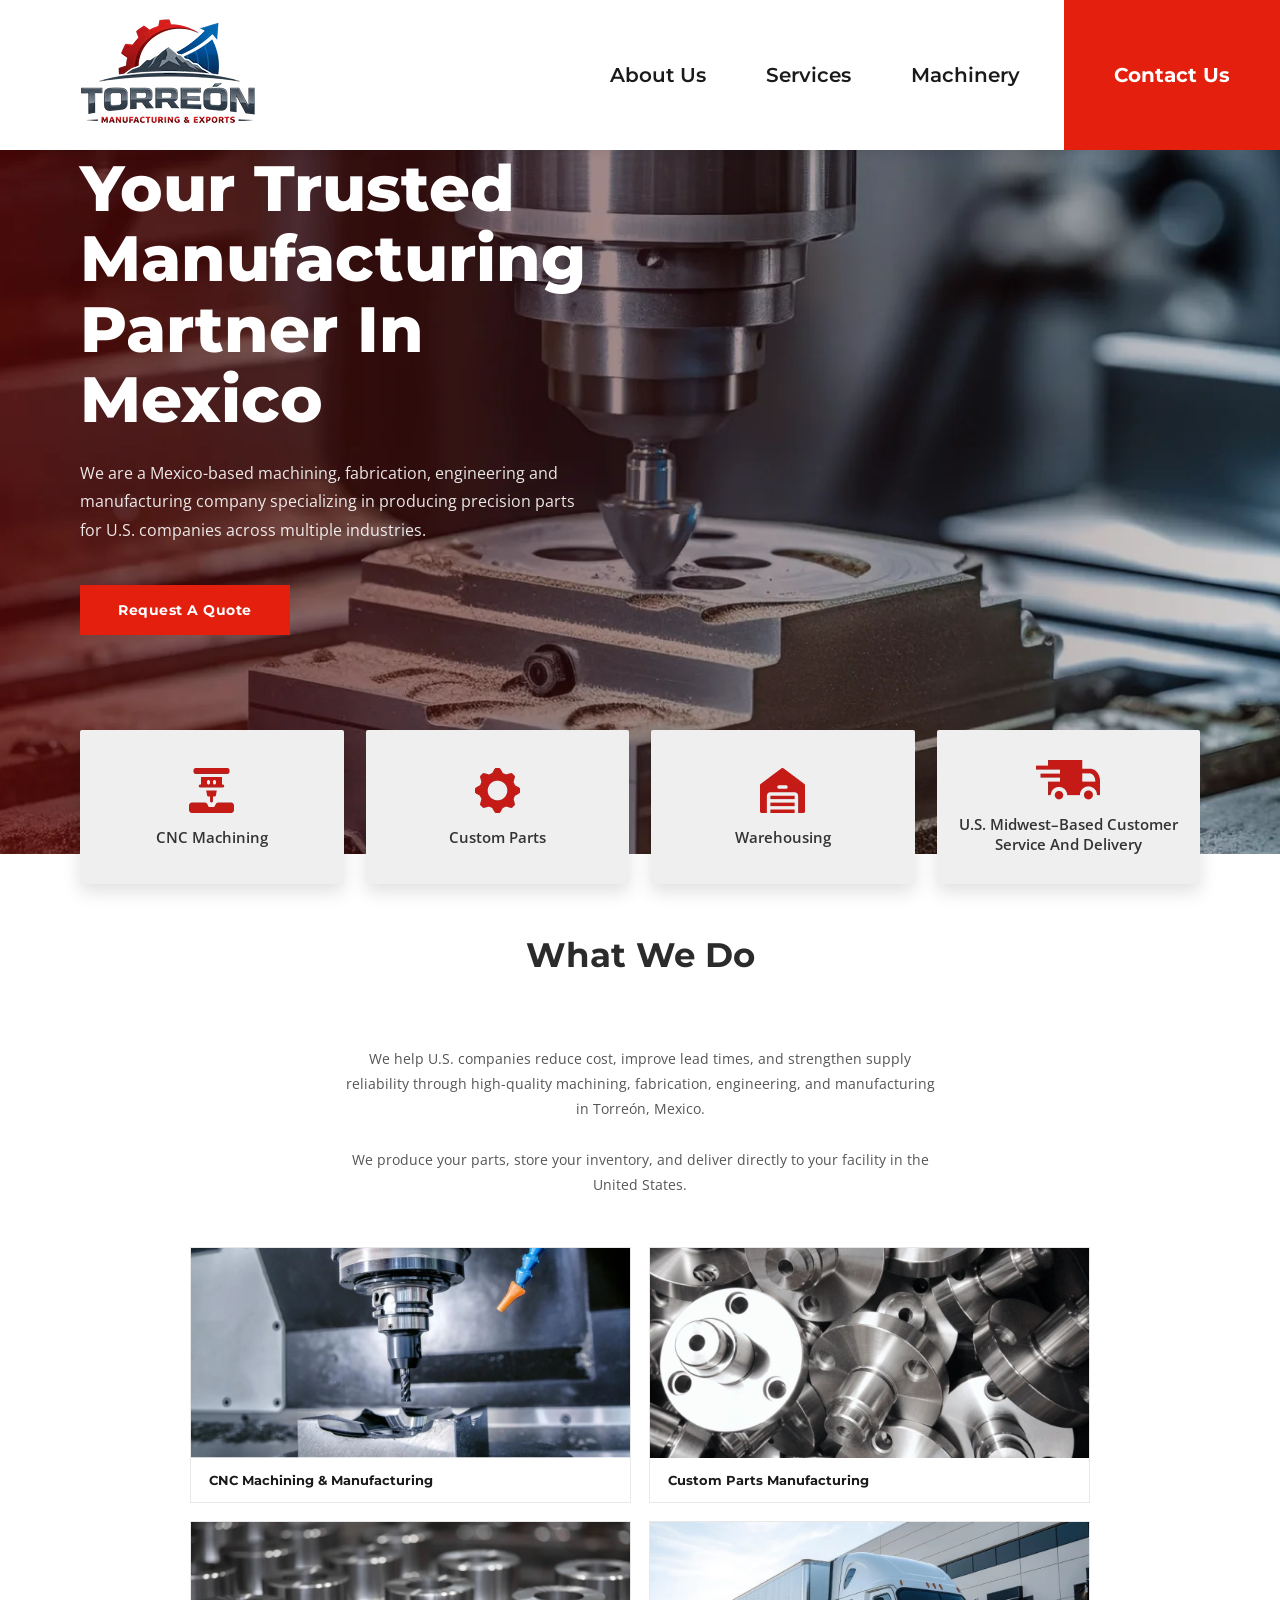
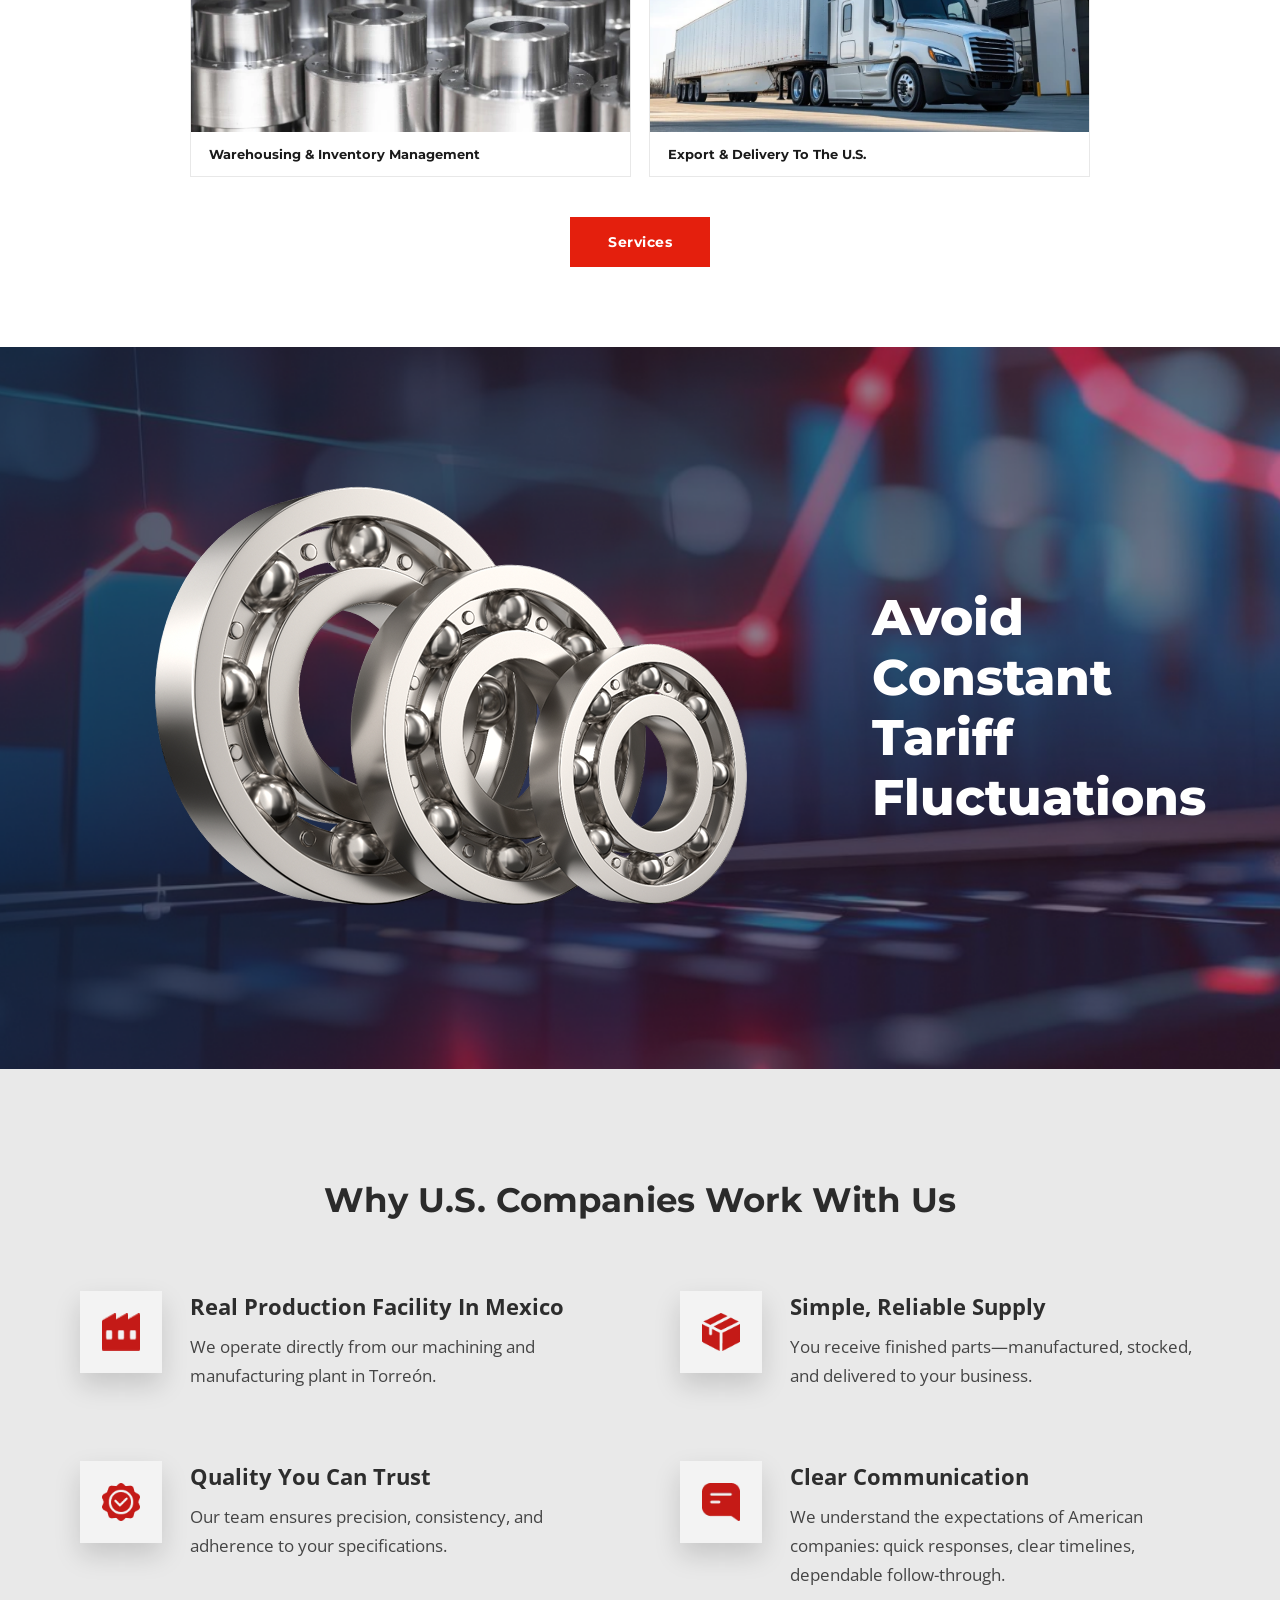
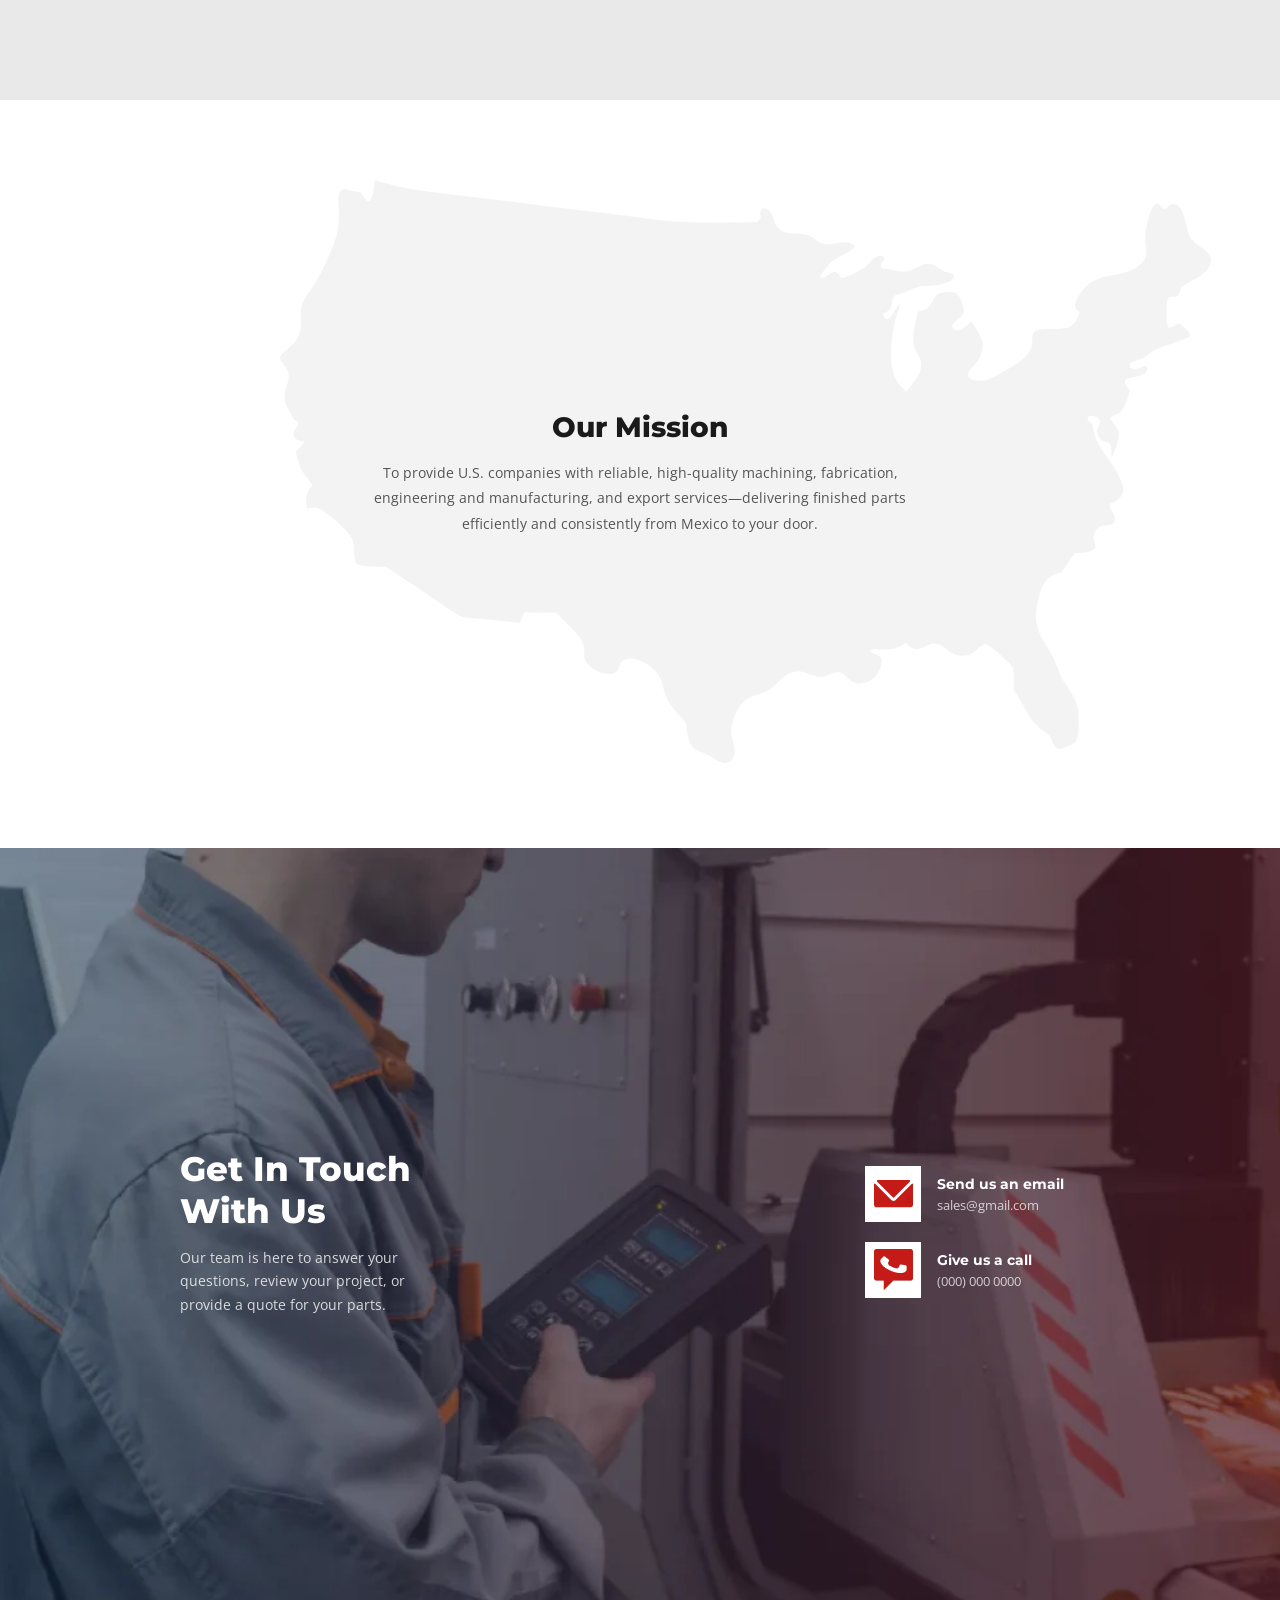
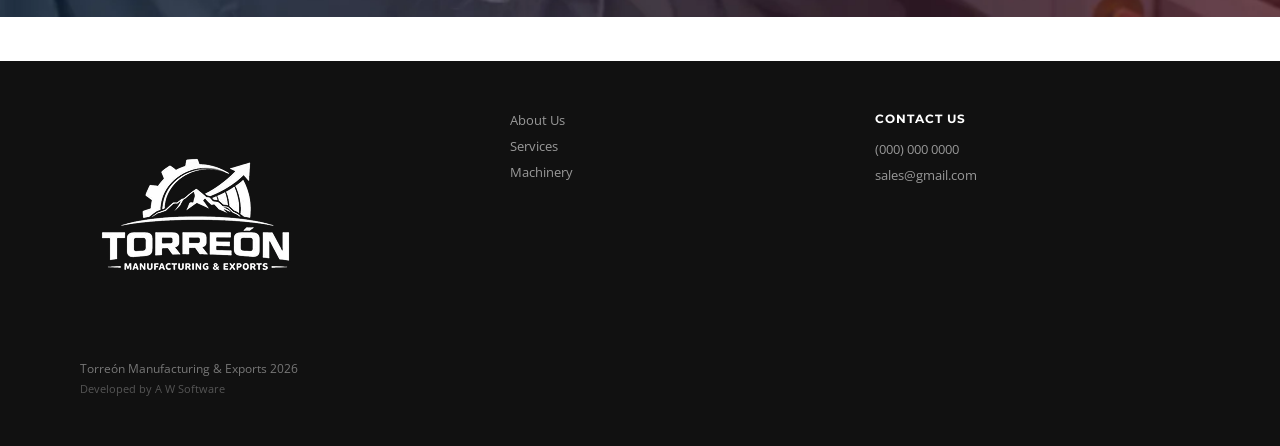
==== commit 91ae39c0: "mama ayudame" ====
--- a/index.html
+++ b/index.html
@@ -233,13 +233,19 @@
   <div class="get-in-touch-band">
     <div class="touch-left"><h2>Get In Touch With Us</h2><p>Our team is here to answer your questions, review your project, or provide a quote for your parts.</p></div>
     <div class="touch-right">
-      <div class="contact-item"><div class="contact-icon"><svg viewBox="0 0 24 24" fill="none" stroke="currentColor" stroke-width="2"><path d="M4 4h16c1.1 0 2 .9 2 2v12c0 1.1-.9 2-2 2H4c-1.1 0-2-.9-2-2V6c0-1.1.9-2 2-2z"/><polyline points="22,6 12,13 2,6"/></svg></div><div><h4>Send us an email</h4><p>sales@gmail.com</p></div></div>
-      <div class="contact-item"><div class="contact-icon"><svg viewBox="0 0 24 24" fill="none" stroke="currentColor" stroke-width="2"><path d="M22 16.92v3a2 2 0 0 1-2.18 2 19.79 19.79 0 0 1-8.63-3.07A19.5 19.5 0 0 1 4.69 12 19.79 19.79 0 0 1 1.61 3.34 2 2 0 0 1 3.6 1.16h3a2 2 0 0 1 2 1.72c.13.88.36 1.75.7 2.81a2 2 0 0 1-.45 2.11L7.91 8.9a16 16 0 0 0 6 6l.92-.92a2 2 0 0 1 2.11-.45c1.06.34 1.93.57 2.81.7A2 2 0 0 1 22 16.92z"/></svg></div><div><h4>Give us a call</h4><p>(000) 000 0000</p></div></div>
-    </div>
-  </div>
-
+      <div class="contact-item"><div class="contact-icon"><img src="ICONOS/MAIL.webp" alt=""></div><div><h4>Send us an email</h4><p>sales@gmail.com</p></div></div>
+      <div class="contact-item"><div class="contact-icon"><img src="ICONOS/CALL.webp" alt=""></div><div><h4>Give us a call</h4><p>(000) 000 0000</p></div></div>
+    </div>
+  </div>
+    <br>
+    <br>
   <footer>
-    <div class="footer-brand"><svg viewBox="0 0 52 52" width="44" height="44" fill="none"><circle cx="26" cy="26" r="24" fill="#222" stroke="#c0392b" stroke-width="2.5"/><polygon points="8,41 21,19 34,41" fill="#c0392b"/><polygon points="25,41 36,21 47,41" fill="#777"/><polygon points="20,21 26,9 32,21 26,17" fill="#fff" opacity=".9"/></svg><div class="brand-name">TORREÓN</div><div class="footer-sub">Manufacturing &amp; Exports</div><div class="footer-copy">Torreón Manufacturing &amp; Exports 2026</div><div class="footer-dev">Developed by A W Software</div></div>
+    <div class="footer-brand">
+      <img src="LOGO/LOGO BLANCO.webp" alt="">
+     
+      <div class="footer-copy">Torreón Manufacturing &amp; Exports 2026</div>
+      <div class="footer-dev">Developed by A W Software</div>
+    </div>
     <div class="footer-col"><a onclick="showPage('home')">About Us</a><a onclick="showPage('services')">Services</a><a onclick="showPage('machinery')">Machinery</a></div>
     <div class="footer-col"><h5>Contact Us</h5><p>(000) 000 0000</p><p>sales@gmail.com</p></div>
   </footer>
@@ -315,16 +321,22 @@
     <h2>Sales, customer service<br>and engineering based<br>in Indiana</h2>
   </div>
 
-  <div class="get-in-touch-band">
+ <div class="get-in-touch-band">
     <div class="touch-left"><h2>Get In Touch With Us</h2><p>Our team is here to answer your questions, review your project, or provide a quote for your parts.</p></div>
     <div class="touch-right">
-      <div class="contact-item"><div class="contact-icon"><svg viewBox="0 0 24 24" fill="none" stroke="currentColor" stroke-width="2"><path d="M4 4h16c1.1 0 2 .9 2 2v12c0 1.1-.9 2-2 2H4c-1.1 0-2-.9-2-2V6c0-1.1.9-2 2-2z"/><polyline points="22,6 12,13 2,6"/></svg></div><div><h4>Send us an email</h4><p>sales@gmail.com</p></div></div>
-      <div class="contact-item"><div class="contact-icon"><svg viewBox="0 0 24 24" fill="none" stroke="currentColor" stroke-width="2"><path d="M22 16.92v3a2 2 0 0 1-2.18 2 19.79 19.79 0 0 1-8.63-3.07A19.5 19.5 0 0 1 4.69 12 19.79 19.79 0 0 1 1.61 3.34 2 2 0 0 1 3.6 1.16h3a2 2 0 0 1 2 1.72c.13.88.36 1.75.7 2.81a2 2 0 0 1-.45 2.11L7.91 8.9a16 16 0 0 0 6 6l.92-.92a2 2 0 0 1 2.11-.45c1.06.34 1.93.57 2.81.7A2 2 0 0 1 22 16.92z"/></svg></div><div><h4>Give us a call</h4><p>(000) 000 0000</p></div></div>
-    </div>
-  </div>
-
+      <div class="contact-item"><div class="contact-icon"><img src="ICONOS/MAIL.webp" alt=""></div><div><h4>Send us an email</h4><p>sales@gmail.com</p></div></div>
+      <div class="contact-item"><div class="contact-icon"><img src="ICONOS/CALL.webp" alt=""></div><div><h4>Give us a call</h4><p>(000) 000 0000</p></div></div>
+    </div>
+  </div>
+    <br>
+    <br>
   <footer>
-    <div class="footer-brand"><svg viewBox="0 0 52 52" width="44" height="44" fill="none"><circle cx="26" cy="26" r="24" fill="#222" stroke="#c0392b" stroke-width="2.5"/><polygon points="8,41 21,19 34,41" fill="#c0392b"/><polygon points="25,41 36,21 47,41" fill="#777"/><polygon points="20,21 26,9 32,21 26,17" fill="#fff" opacity=".9"/></svg><div class="brand-name">TORREÓN</div><div class="footer-sub">Manufacturing &amp; Exports</div><div class="footer-copy">Torreón Manufacturing &amp; Exports 2026</div><div class="footer-dev">Developed by A W Software</div></div>
+    <div class="footer-brand">
+      <img src="LOGO/LOGO BLANCO.webp" alt="">
+     
+      <div class="footer-copy">Torreón Manufacturing &amp; Exports 2026</div>
+      <div class="footer-dev">Developed by A W Software</div>
+    </div>
     <div class="footer-col"><a onclick="showPage('home')">About Us</a><a onclick="showPage('services')">Services</a><a onclick="showPage('machinery')">Machinery</a></div>
     <div class="footer-col"><h5>Contact Us</h5><p>(000) 000 0000</p><p>sales@gmail.com</p></div>
   </footer>
--- a/style.css
+++ b/style.css
@@ -68,7 +68,7 @@
 .get-in-touch-band {
   background: 
               url('BANNERS/BANNER\ CONTACTO.webp') center/cover no-repeat;
-  display: grid; grid-template-columns: 1fr 1fr; align-items: center; gap: 450px; padding: 200px 180px;
+  display: grid; grid-template-columns: 1fr 1fr; align-items: center; gap: 450px; padding: 300px 180px;
 }
 .touch-left h2 { font-family: 'Montserrat', sans-serif; font-weight: 800; font-size: 34px; color: #fff; margin-bottom: 14px; }
 .touch-left p { color: rgba(255,255,255,.8); font-size: 14px; line-height: 1.7; max-width: 360px; }
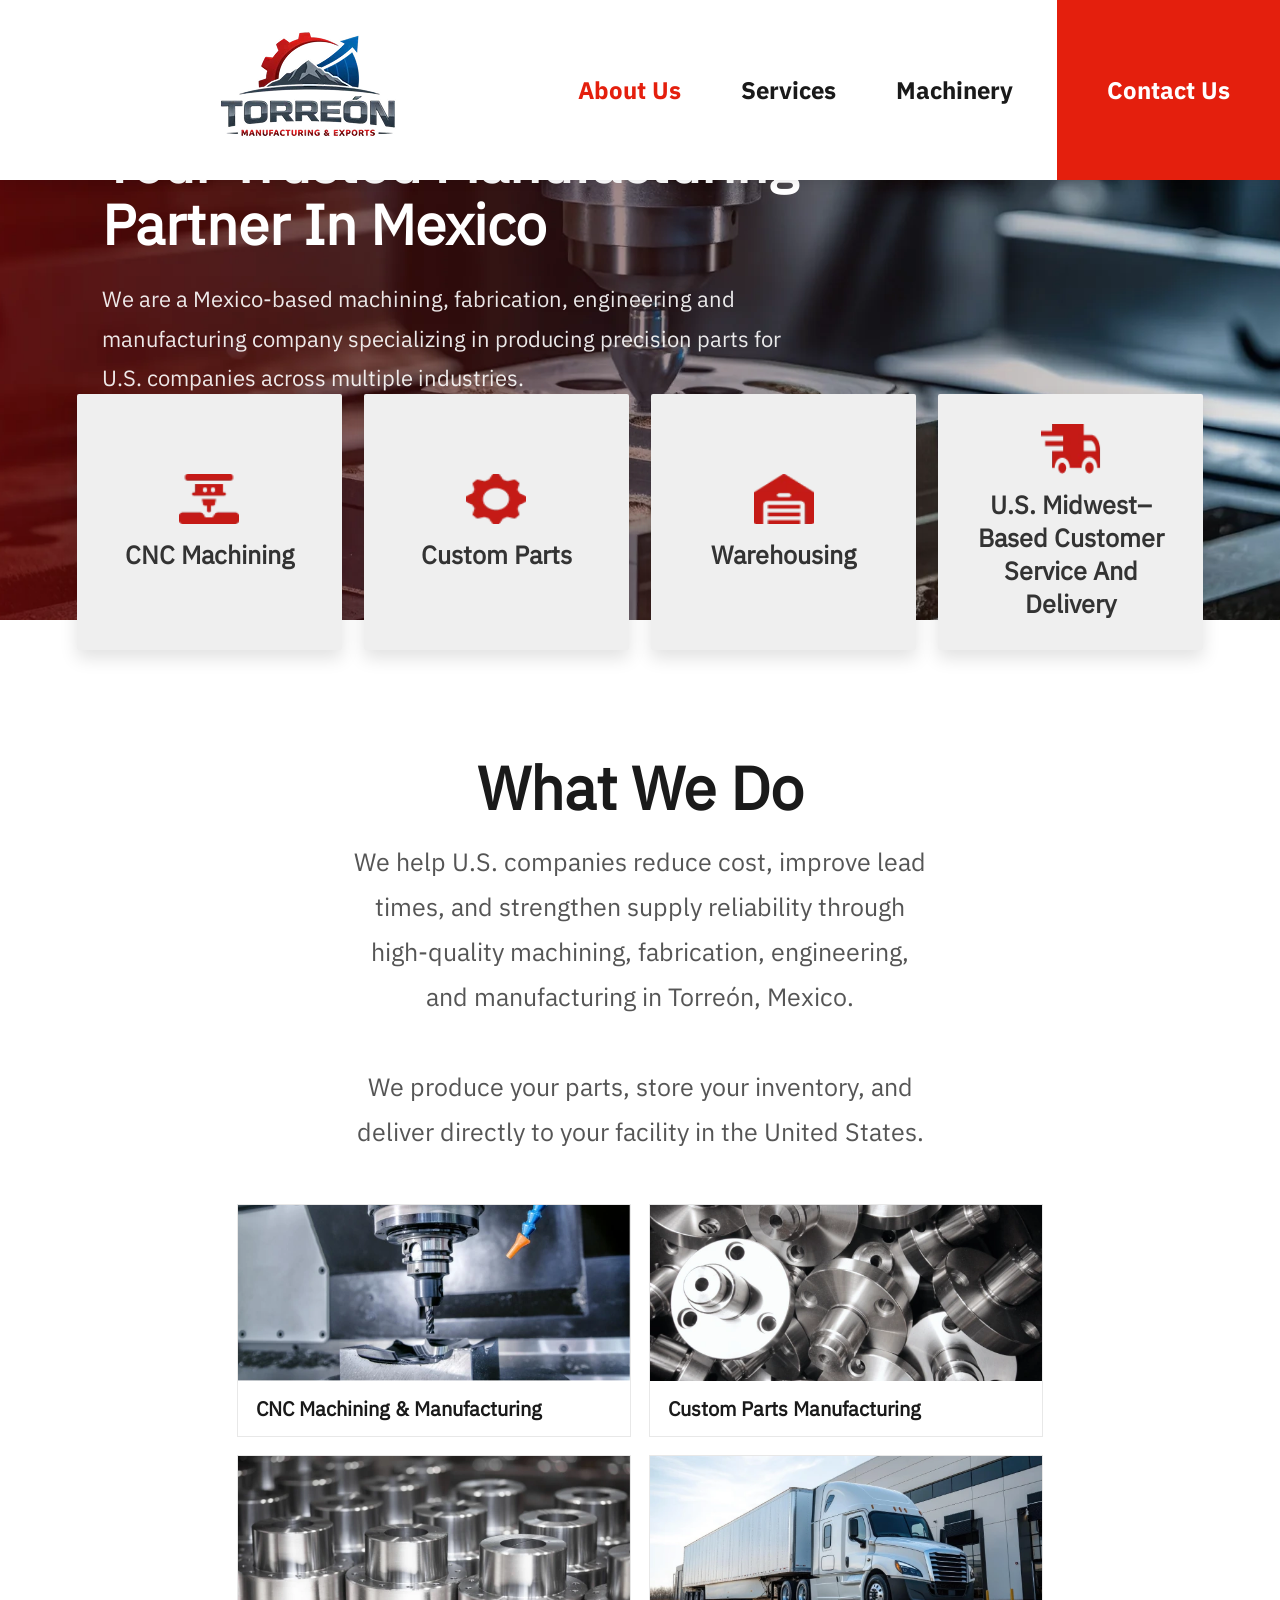
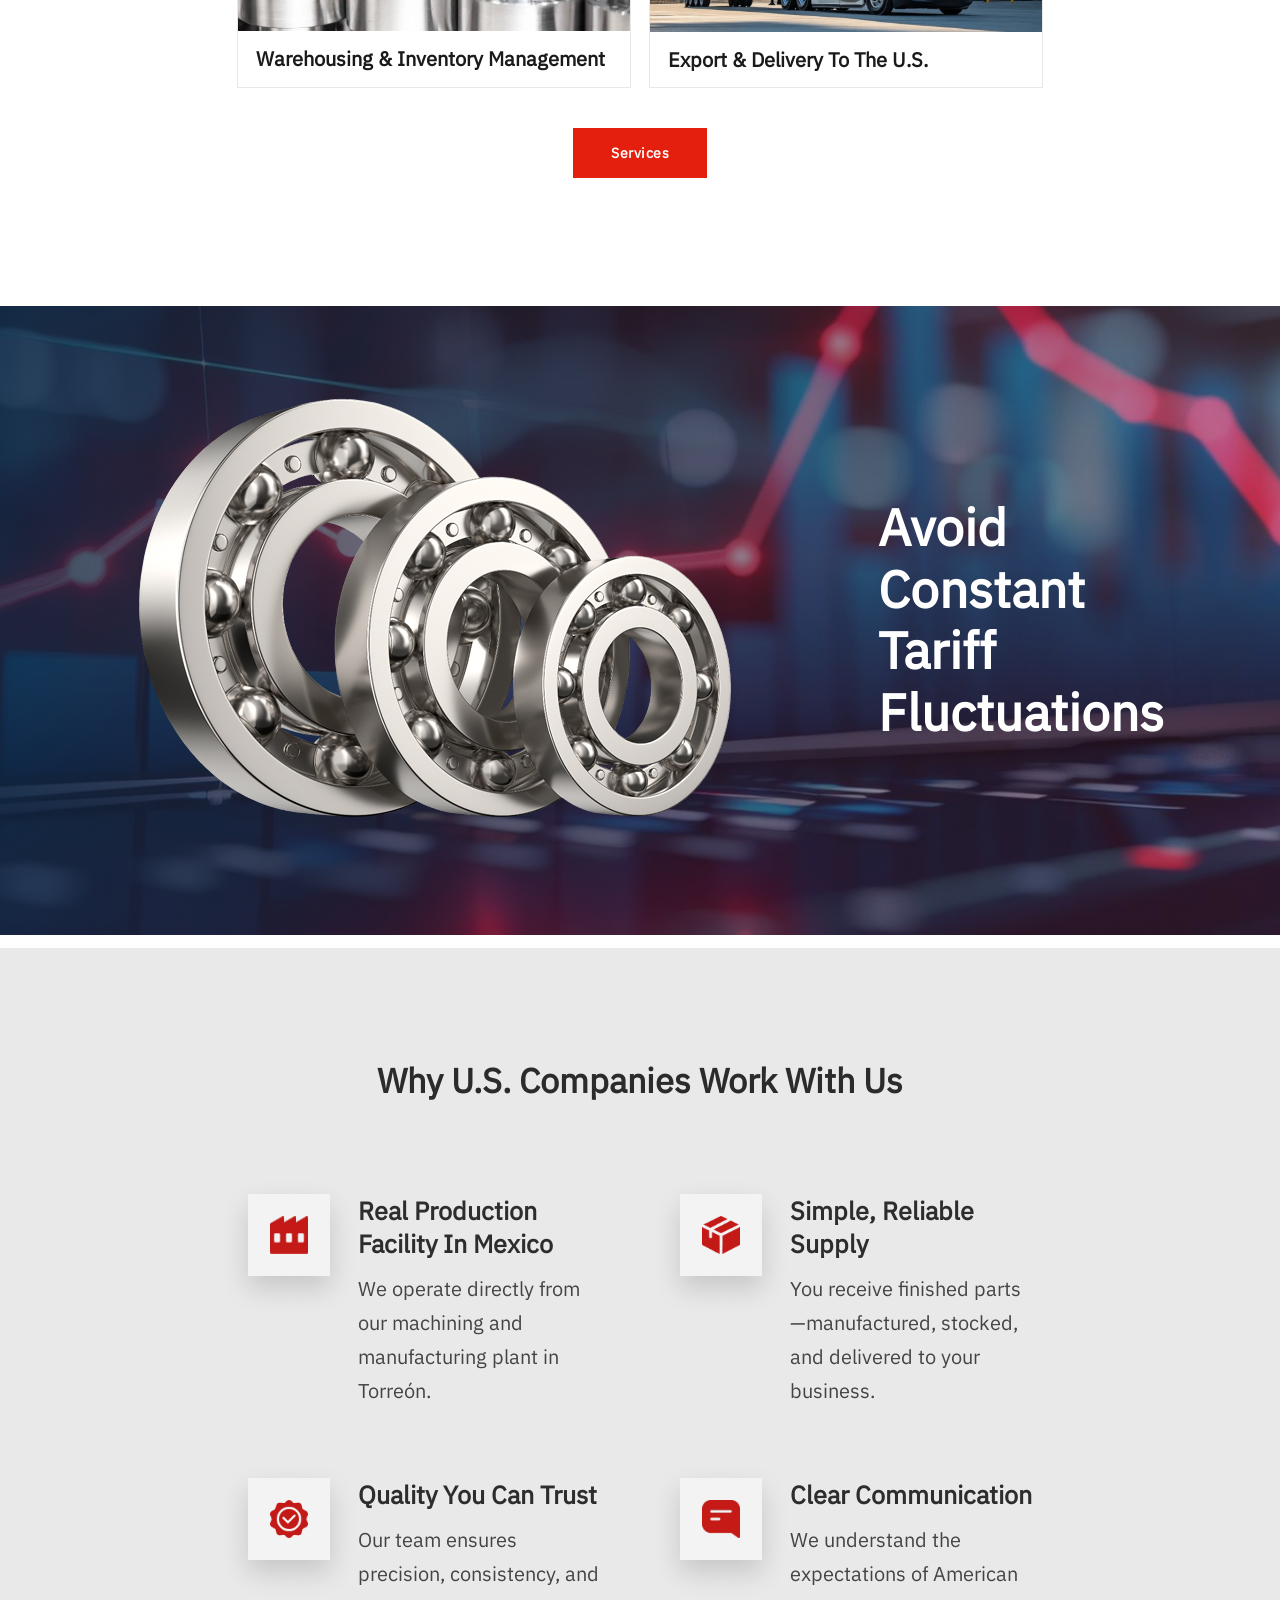
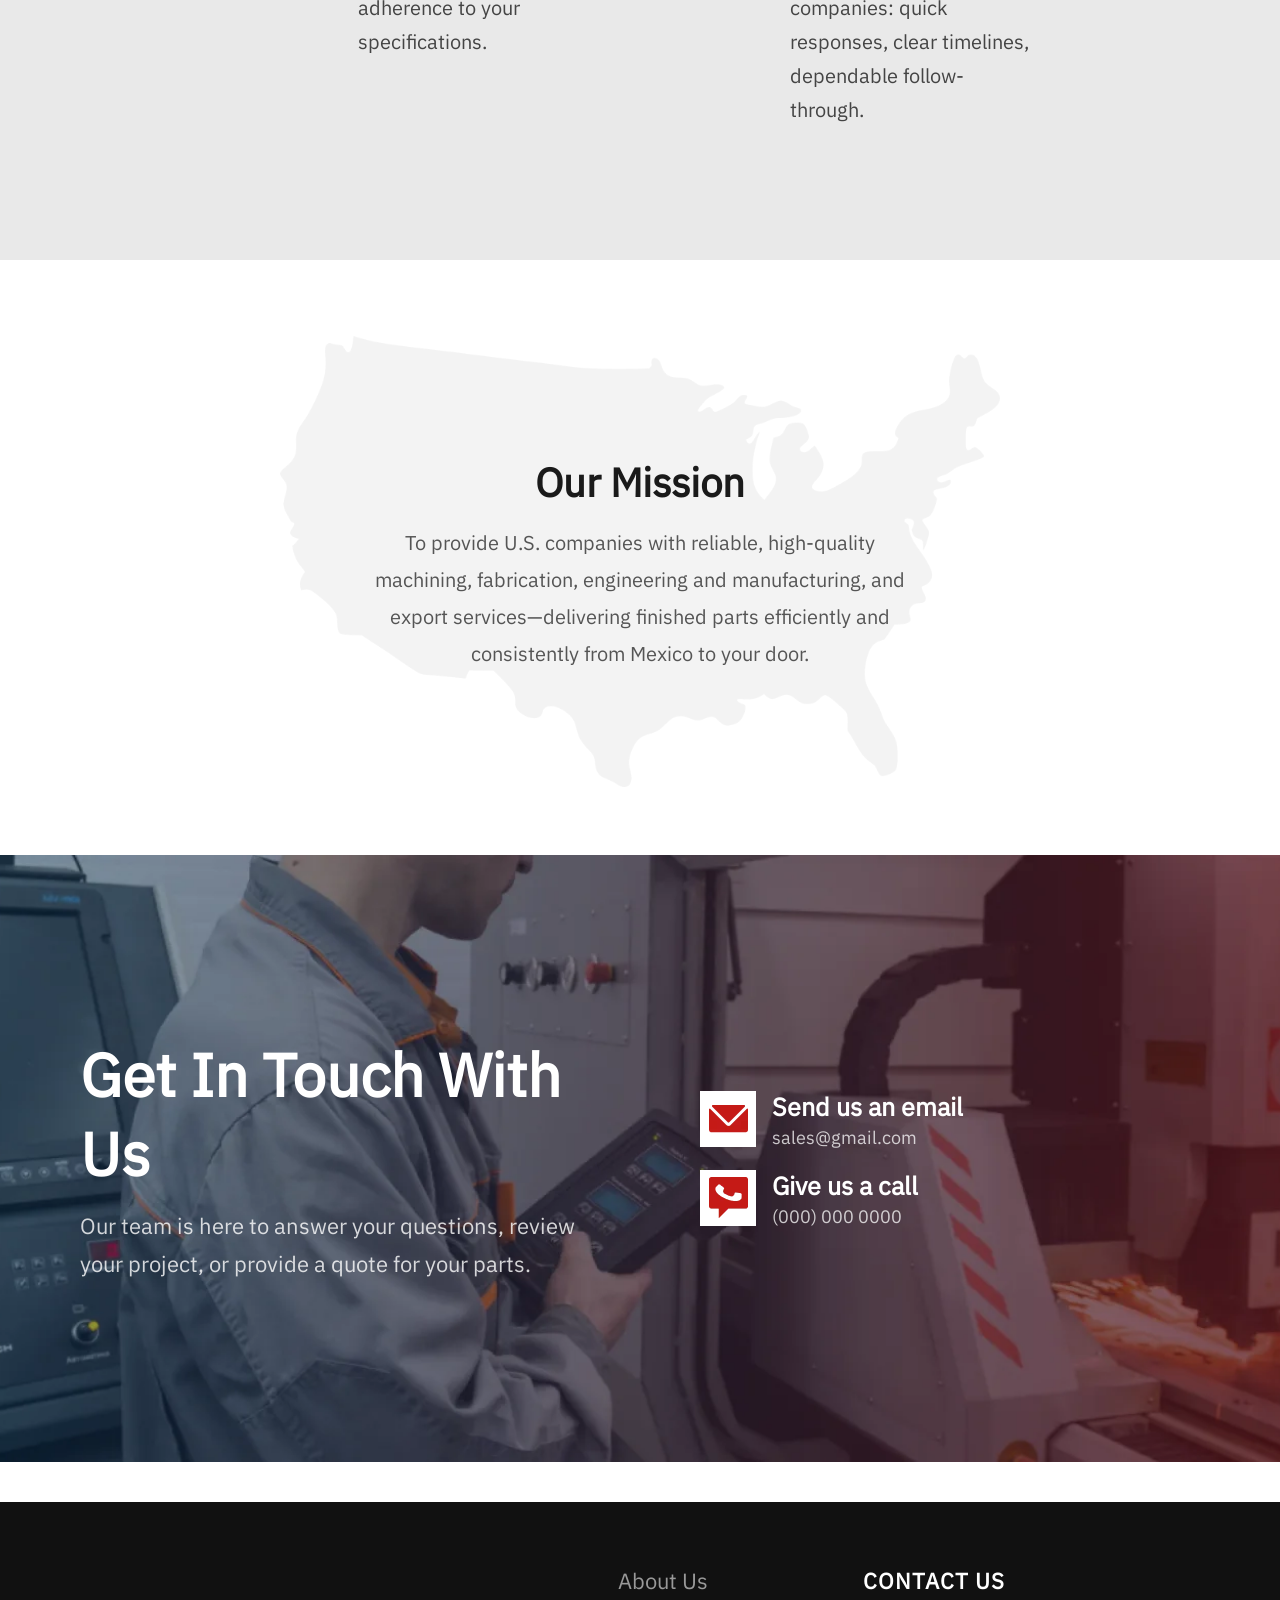
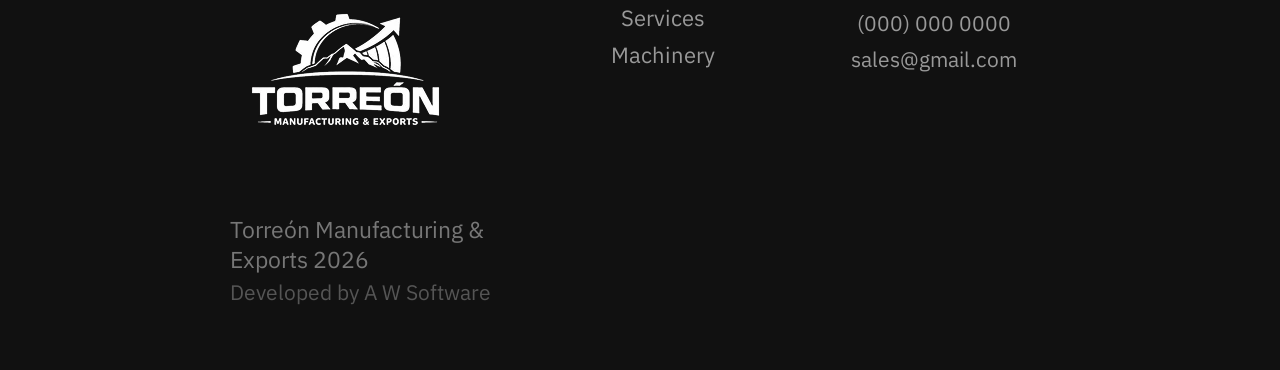
==== commit a7200695: "baila como juan la cubana" ====
--- a/index.html
+++ b/index.html
@@ -5,24 +5,12 @@
 <meta name="viewport" content="width=device-width, initial-scale=1.0">
 <title>Torreón Manufacturing & Exports</title>
 <link href="https://fonts.googleapis.com/css2?family=Montserrat:wght@400;500;600;700;800&family=Open+Sans:wght@400;600&display=swap" rel="stylesheet">
-<link rel="stylesheet" href="style.css">
+<link rel="stylesheet" href="styles/style.css">
 </head>
 <body>
 
 <!-- ===== NAV ===== -->
-<nav>
-  <div class="logo" onclick="showPage('home')">
-    <img src="LOGO/LOGO.webp" alt="">
-    
-  </div>
-  <div class="nav-links">
-    <a onclick="showPage('home')" id="nav-about">About Us</a>
-    <a onclick="showPage('services')" id="nav-services">Services</a>
-    <a onclick="showPage('machinery')" id="nav-machinery">Machinery</a>
-    <a class="btn-contact" onclick="openContact()">Contact Us</a>
-  </div>
-</nav>
-
+<div id="nav-container"></div>
 
 <!-- ==================== HOME ==================== -->
 <div class="page active" id="page-home">
@@ -35,19 +23,19 @@
     </div>
     <div class="hero-icons">
       <div class="hero-icon-item">
-        <img src="ICONOS/CNC MACHINING.webp" alt="">
+        <img src="images/ICONOS/CNC MACHINING.webp" alt="">
         CNC Machining
       </div>
       <div class="hero-icon-item">
-        <img src="ICONOS/CUSTOM PARTS.webp" alt="">
+        <img src="images/ICONOS/CUSTOM PARTS.webp" alt="">
         Custom Parts
       </div>
       <div class="hero-icon-item">
-        <img src="ICONOS/WAREHOUSING.webp" alt="">
+        <img src="images/ICONOS/WAREHOUSING.webp" alt="">
         Warehousing
       </div>
       <div class="hero-icon-item">
-        <img src="ICONOS/DELIVERY.webp" alt="">
+        <img src="images/ICONOS/DELIVERY.webp" alt="">
         U.S. Midwest–Based Customer Service And Delivery
       </div>
     </div>
@@ -58,28 +46,30 @@
     <p class="section-sub">We help U.S. companies reduce cost, improve lead times, and strengthen supply reliability through high-quality machining, fabrication, engineering, and manufacturing in Torreón, Mexico.<br><br>We produce your parts, store your inventory, and deliver directly to your facility in the United States.</p>
     <div class="services-grid">
       <div class="service-card reveal">
-        <img src="Others/CNC Machining & Manufacturing.webp" alt="CNC">
+        <img src="images/Others/CNC Machining & Manufacturing.webp" alt="CNC">
         <div class="service-card-label">CNC Machining &amp; Manufacturing</div>
       </div>
       <div class="service-card reveal">
-        <img src="Others/Custom Parts Manufacturing.webp" alt="Custom Parts">
+        <img src="images/Others/Custom Parts Manufacturing.webp" alt="Custom Parts">
         <div class="service-card-label">Custom Parts Manufacturing</div>
       </div>
       <div class="service-card reveal">
-        <img src="Others/Warehousing & Inventory Management.webp" alt="Warehousing">
+        <img src="images/Others/Warehousing & Inventory Management.webp" alt="Warehousing">
         <div class="service-card-label">Warehousing &amp; Inventory Management</div>
       </div>
       <div class="service-card reveal">
-        <img src="Others/Export & Delivery to the U.S..webp" alt="Export">
+        <img src="images/Others/Export & Delivery to the U.S..webp" alt="Export">
         <div class="service-card-label">Export &amp; Delivery To The U.S.</div>
       </div>
     </div>
-    <div class="btn-center"><button class="btn-red" onclick="showPage('services')">Services</button></div>
+   <div class="btn-center">
+  <a href="service.html" class="btn-red">Services</a>
+</div>
   </section>
 
   <section id="tariff-band">
     <div class="band-content">
-      <img src="Others/PIEZAS-BANNER.webp" alt="">
+      <img src="images/Others/PIEZAS-BANNER.webp" alt="">
       <h2>Avoid Constant<br>Tariff Fluctuations</h2>
     </div>
   </section>
@@ -88,19 +78,19 @@
     <h2 class="section-title">Why U.S. Companies Work With Us</h2>
     <div class="why-grid">
       <div class="why-card reveal">
-        <div class="why-icon"><img src="ICONOS/FACILITY.webp" alt=""></div>
+        <div class="why-icon"><img src="images/ICONOS/FACILITY.webp" alt=""></div>
         <div><h4>Real Production Facility In Mexico</h4><p>We operate directly from our machining and manufacturing plant in Torreón.</p></div>
       </div>
       <div class="why-card reveal">
-        <div class="why-icon"><img src="ICONOS/REALIABLE-SUPPLY.webp" alt=""></div>
+        <div class="why-icon"><img src="images/ICONOS/REALIABLE-SUPPLY.webp" alt=""></div>
         <div><h4>Simple, Reliable Supply</h4><p>You receive finished parts—manufactured, stocked, and delivered to your business.</p></div>
       </div>
       <div class="why-card reveal">
-        <div class="why-icon"><img src="ICONOS/QUALITY.webp" alt=""></div>
+        <div class="why-icon"><img src="images/ICONOS/QUALITY.webp" alt=""></div>
         <div><h4>Quality You Can Trust</h4><p>Our team ensures precision, consistency, and adherence to your specifications.</p></div>
       </div>
       <div class="why-card reveal">
-        <div class="why-icon"><img src="ICONOS/COMMUNICATION.webp" alt=""></div>
+        <div class="why-icon"><img src="images/ICONOS/COMMUNICATION.webp" alt=""></div>
         <div><h4>Clear Communication</h4><p>We understand the expectations of American companies: quick responses, clear timelines, dependable follow-through.</p></div>
       </div>
     </div>
@@ -108,7 +98,7 @@
 
   <section id="mission">
     <div class="mission-wrap">
-      <img src="Others/US.webp" alt="">
+      <img src="images/Others/US.webp" alt="">
       <div class="mission-text">
         <h2>Our Mission</h2>
         <p>To provide U.S. companies with reliable, high-quality machining, fabrication, engineering and manufacturing, and export services—delivering finished parts efficiently and consistently from Mexico to your door.</p>
@@ -119,260 +109,30 @@
   <div class="get-in-touch-band">
     <div class="touch-left"><h2>Get In Touch With Us</h2><p>Our team is here to answer your questions, review your project, or provide a quote for your parts.</p></div>
     <div class="touch-right">
-      <div class="contact-item"><div class="contact-icon"><img src="ICONOS/MAIL.webp" alt=""></div><div><h4>Send us an email</h4><p>sales@gmail.com</p></div></div>
-      <div class="contact-item"><div class="contact-icon"><img src="ICONOS/CALL.webp" alt=""></div><div><h4>Give us a call</h4><p>(000) 000 0000</p></div></div>
+      <div class="contact-item"><div class="contact-icon"><img src="images/ICONOS/MAIL.webp" alt=""></div><div><h4>Send us an email</h4><p>sales@gmail.com</p></div></div>
+      <div class="contact-item"><div class="contact-icon"><img src="images/ICONOS/CALL.webp" alt=""></div><div><h4>Give us a call</h4><p>(000) 000 0000</p></div></div>
     </div>
   </div>
     <br>
     <br>
-  <footer>
-    <div class="footer-brand">
-      <img src="LOGO/LOGO BLANCO.webp" alt="">
-     
-      <div class="footer-copy">Torreón Manufacturing &amp; Exports 2026</div>
-      <div class="footer-dev">Developed by A W Software</div>
-    </div>
-    <div class="footer-col"><a onclick="showPage('home')">About Us</a><a onclick="showPage('services')">Services</a><a onclick="showPage('machinery')">Machinery</a></div>
-    <div class="footer-col"><h5>Contact Us</h5><p>(000) 000 0000</p><p>sales@gmail.com</p></div>
-  </footer>
+  <div id="contact-container"></div>
+<div id="footer-container"></div>
+
+<script src="/components.js"></script>
 </div>
 
 
-<!-- ==================== SERVICES ==================== -->
-<div class="page" id="page-services">
-
-  <div class="section-hero" style="background-image:url('https://images.unsplash.com/photo-1504328345606-18bbc8c9d7d1?w=1600&q=80');">
-    <div class="section-hero-content">
-      <h1>Our Services</h1>
-      <p>We offer a wide range of machining, fabrication, engineering and manufacturing services for various industrial sectors. <strong>All of our services meet the highest quality standards thanks to our advanced technology and highly skilled team.</strong></p>
-    </div>
-  </div>
-
-  <div class="from-facility">
-    <div class="facility-left">
-      <h2>From Our Facility<br>In Torreón, We Offer:</h2>
-      <p>We focus on helping you maintain quality, reduce costs, and improve supply consistency.</p>
-    </div>
-    <ul class="facility-list">
-      <li>CNC machining and precision manufacturing</li>
-      <li>Production of custom components</li>
-      <li>Local warehousing and inventory management</li>
-      <li>Export and delivery of finished parts directly to your U.S. location</li>
-    </ul>
-  </div>
-
-  <!-- CNC -->
-  <div class="svc-detail">
-    <img src="https://images.unsplash.com/photo-1565514020179-026b92b84bb6?w=700&q=80" alt="CNC Machining">
-    <div class="svc-text">
-      <h3>CNC Machining &amp; Manufacturing</h3>
-      <p>We manufacture high-quality, dependable parts for U.S. companies seeking a cost-efficient and reliable partner in Mexico.</p>
-    </div>
-  </div>
-
-  <!-- Custom Parts -->
-  <div class="svc-detail reverse gray">
-    <div class="svc-text">
-      <h3>Custom Parts Manufacturing</h3>
-      <p>We specialize in manufacturing custom components based on your technical requirements, drawings, or 3D models.</p>
-      <p>Our team works closely with your engineers to deliver:</p>
-      <ul>
-        <li>Custom machined parts</li>
-        <li>Prototype to production scaling</li>
-        <li>Design-for-manufacturability support</li>
-        <li>Parts made from a wide range of materials (steel, stainless, aluminum, alloys, etc.)</li>
-      </ul>
-    </div>
-    <img src="https://images.unsplash.com/photo-1609220136736-443140cffec6?w=700&q=80" alt="Custom Parts">
-  </div>
-
-  <!-- Warehousing -->
-  <div class="svc-detail">
-    <img src="https://images.unsplash.com/photo-1586528116311-ad8dd3c8310d?w=700&q=80" alt="Warehousing">
-    <div class="svc-text">
-      <h3>Warehousing &amp; Inventory Management</h3>
-      <p>We store your finished parts in our facility so you always have stock ready when needed.</p>
-      <p>With our warehousing services, you can:</p>
-      <ul>
-        <li>Maintain local stock within a short drive to US Border</li>
-        <li>Improve delivery speed</li>
-        <li>Simplify logistics</li>
-        <li>Reduce delays and unexpected costs</li>
-      </ul>
-    </div>
-  </div>
-
-  <!-- Export -->
-  <div class="svc-detail reverse gray">
-    <div class="svc-text">
-      <h3>Export &amp; Delivery To The U.S.</h3>
-      <p>Once your parts are ready, we handle exportation and deliver them directly to your door in the United States.</p>
-      <p>You get:</p>
-      <ul>
-        <li>A single, streamlined partner</li>
-        <li>Finished parts delivered to your facility</li>
-        <li>No need to manage international shipping</li>
-        <li>Reliable, on-time deliveries</li>
-      </ul>
-    </div>
-    <img src="https://images.unsplash.com/photo-1601584115197-04ecc0da31d7?w=700&q=80" alt="Export">
-  </div>
-
-  <div class="other-services-section">
-    <h2>Other Services</h2>
-    <div class="other-grid">
-      <div class="other-card reveal"><img src="https://images.unsplash.com/photo-1581091226825-a6a2a5aee158?w=500&q=80" alt="Conventional"><span>Conventional Machining And CNC</span></div>
-      <div class="other-card reveal"><img src="https://images.unsplash.com/photo-1518770660439-4636190af475?w=500&q=80" alt="Measuring"><span>Coordinate Measuring Machine</span></div>
-      <div class="other-card reveal"><img src="https://images.unsplash.com/photo-1570126618953-d437176e8c79?w=500&q=80" alt="Boilermaking"><span>Boilermaking</span></div>
-      <div class="other-card reveal"><img src="https://images.unsplash.com/photo-1504307651254-35680f356dfd?w=500&q=80" alt="Engineering"><span>Engineering And Design</span></div>
-      <div class="other-card reveal"><img src="https://images.unsplash.com/photo-1561154464-82e9adf32764?w=500&q=80" alt="Laser"><span>Laser Cutting And Bending</span></div>
-      <div class="other-card reveal"><img src="https://images.unsplash.com/photo-1558618666-fcd25c85cd64?w=500&q=80" alt="Powder"><span>Powder Coat Painting</span></div>
-    </div>
-  </div>
-
-  <div class="get-in-touch-band">
-    <div class="touch-left"><h2>Get In Touch With Us</h2><p>Our team is here to answer your questions, review your project, or provide a quote for your parts.</p></div>
-    <div class="touch-right">
-      <div class="contact-item"><div class="contact-icon"><img src="ICONOS/MAIL.webp" alt=""></div><div><h4>Send us an email</h4><p>sales@gmail.com</p></div></div>
-      <div class="contact-item"><div class="contact-icon"><img src="ICONOS/CALL.webp" alt=""></div><div><h4>Give us a call</h4><p>(000) 000 0000</p></div></div>
-    </div>
-  </div>
-    <br>
-    <br>
-  <footer>
-    <div class="footer-brand">
-      <img src="LOGO/LOGO BLANCO.webp" alt="">
-     
-      <div class="footer-copy">Torreón Manufacturing &amp; Exports 2026</div>
-      <div class="footer-dev">Developed by A W Software</div>
-    </div>
-    <div class="footer-col"><a onclick="showPage('home')">About Us</a><a onclick="showPage('services')">Services</a><a onclick="showPage('machinery')">Machinery</a></div>
-    <div class="footer-col"><h5>Contact Us</h5><p>(000) 000 0000</p><p>sales@gmail.com</p></div>
-  </footer>
-</div>
 
 
-<!-- ==================== MACHINERY ==================== -->
-<div class="page" id="page-machinery">
 
-  <div class="section-hero" style="background-image:url('https://images.unsplash.com/photo-1565514020179-026b92b84bb6?w=1600&q=80'); background-position: center 30%;">
-    <div class="section-hero-content">
-      <h1>Machinery</h1>
-      <p>We offer a wide range of machining and fabrication services for various industrial sectors. <strong>All of our services meet the highest quality standards thanks to our advanced technology and highly skilled team and partners.</strong></p>
-    </div>
-  </div>
 
-  <div class="machinery-grid">
-    <div class="machine-card reveal">
-      <div class="machine-icon"><svg viewBox="0 0 24 24" fill="none" stroke="currentColor" stroke-width="1.7"><rect x="2" y="6" width="20" height="14" rx="1"/><path d="M8 6V4m8 2V4"/><circle cx="12" cy="13" r="2.5"/><line x1="2" y1="10" x2="22" y2="10"/></svg></div>
-      <h3>CNC Lathe And Mill</h3>
-      <p>High-precision turning for complex geometries and tight-tolerance components.</p>
-    </div>
-    <div class="machine-card reveal">
-      <div class="machine-icon"><svg viewBox="0 0 24 24" fill="none" stroke="currentColor" stroke-width="1.7"><line x1="4" y1="12" x2="20" y2="12"/><polyline points="14,6 20,12 14,18"/><circle cx="7" cy="12" r="2" fill="currentColor"/></svg></div>
-      <h3>Laser Cutting Machine</h3>
-      <p>Fast, accurate cutting for metal parts with clean edges and excellent repeatability.</p>
-    </div>
-    <div class="machine-card reveal">
-      <div class="machine-icon"><svg viewBox="0 0 24 24" fill="none" stroke="currentColor" stroke-width="1.7"><circle cx="12" cy="12" r="9"/><circle cx="12" cy="12" r="4"/><line x1="12" y1="2" x2="12" y2="5"/><line x1="12" y1="19" x2="12" y2="22"/><line x1="2" y1="12" x2="5" y2="12"/><line x1="19" y1="12" x2="22" y2="12"/></svg></div>
-      <h3>Conventional Lathe</h3>
-      <p>Reliable manual turning for prototypes, repairs, and low-volume production.</p>
-    </div>
-    <div class="machine-card reveal">
-      <div class="machine-icon"><svg viewBox="0 0 24 24" fill="none" stroke="currentColor" stroke-width="1.7"><rect x="3" y="3" width="18" height="18" rx="1"/><line x1="3" y1="9" x2="21" y2="9"/><line x1="9" y1="9" x2="9" y2="21"/></svg></div>
-      <h3>Conventional Milling Machine</h3>
-      <p>Manual milling for custom parts, small batches, and flexible machining needs.</p>
-    </div>
-    <div class="machine-card reveal">
-      <div class="machine-icon"><svg viewBox="0 0 24 24" fill="none" stroke="currentColor" stroke-width="1.7"><rect x="2" y="8" width="20" height="10" rx="1"/><path d="M6 8V6a2 2 0 0 1 2-2h8a2 2 0 0 1 2 2v2"/><line x1="2" y1="13" x2="22" y2="13"/></svg></div>
-      <h3>Brake Press</h3>
-      <p>Metal forming and bending for fabrication and structural components.</p>
-    </div>
-    <div class="machine-card reveal">
-      <div class="machine-icon"><svg viewBox="0 0 24 24" fill="none" stroke="currentColor" stroke-width="1.7"><circle cx="12" cy="12" r="8"/><circle cx="12" cy="12" r="3.5"/><line x1="12" y1="2" x2="12" y2="5.5"/><line x1="12" y1="18.5" x2="12" y2="22"/><line x1="2" y1="12" x2="5.5" y2="12"/><line x1="18.5" y1="12" x2="22" y2="12"/></svg></div>
-      <h3>Boring Machine</h3>
-      <p>Accurate internal diameter machining for heavy-duty industrial parts.</p>
-    </div>
-    <div class="machine-card reveal">
-      <div class="machine-icon"><svg viewBox="0 0 24 24" fill="none" stroke="currentColor" stroke-width="1.7"><circle cx="12" cy="12" r="9"/><path d="M8 12a4 4 0 0 0 8 0"/><line x1="12" y1="3" x2="12" y2="7"/></svg></div>
-      <h3>Grinding Machine</h3>
-      <p>Finishing and surface preparation for high-precision tolerances and smooth finishes.</p>
-    </div>
-    <div class="machine-card reveal">
-      <div class="machine-icon"><svg viewBox="0 0 24 24" fill="none" stroke="currentColor" stroke-width="1.7"><path d="M12 2L8 7H4l2 5-3 4h5l4 6 4-6h5l-3-4 2-5h-4z"/><circle cx="12" cy="12" r="2"/></svg></div>
-      <h3>Portable Measuring Arm</h3>
-      <p>On-site or in-facility dimensional inspection for accurate verification of finished parts.</p>
-    </div>
-  </div>
-
-  <!-- Indiana Section -->
-  <div class="indiana-band">
-    <div>
-      <svg viewBox="0 0 380 240" width="320" fill="none" xmlns="http://www.w3.org/2000/svg">
-        <!-- US simplified outline -->
-        <path d="M25,55 L95,34 L165,28 L240,25 L310,32 L358,50 L370,88 L363,136 L350,170 L328,198 L295,218 L248,230 L190,235 L130,228 L75,210 L38,182 L18,148 L14,108 Z" fill="none" stroke="#ddd" stroke-width="1.5"/>
-        <!-- Indiana state highlight -->
-        <path d="M208,74 L220,72 L232,78 L237,94 L235,115 L229,134 L222,150 L215,162 L207,154 L203,136 L201,113 L204,92 Z" fill="#1a3a6b" opacity=".8"/>
-        <!-- Map pin -->
-        <circle cx="218" cy="115" r="9" fill="white" stroke="#c0392b" stroke-width="2"/>
-        <circle cx="218" cy="115" r="4" fill="#c0392b"/>
-      </svg>
-    </div>
-    <h2>Sales, customer service<br>and engineering based<br>in Indiana</h2>
-  </div>
-
- <div class="get-in-touch-band">
-    <div class="touch-left"><h2>Get In Touch With Us</h2><p>Our team is here to answer your questions, review your project, or provide a quote for your parts.</p></div>
-    <div class="touch-right">
-      <div class="contact-item"><div class="contact-icon"><img src="ICONOS/MAIL.webp" alt=""></div><div><h4>Send us an email</h4><p>sales@gmail.com</p></div></div>
-      <div class="contact-item"><div class="contact-icon"><img src="ICONOS/CALL.webp" alt=""></div><div><h4>Give us a call</h4><p>(000) 000 0000</p></div></div>
-    </div>
-  </div>
-    <br>
-    <br>
-  <footer>
-    <div class="footer-brand">
-      <img src="LOGO/LOGO BLANCO.webp" alt="">
-     
-      <div class="footer-copy">Torreón Manufacturing &amp; Exports 2026</div>
-      <div class="footer-dev">Developed by A W Software</div>
-    </div>
-    <div class="footer-col"><a onclick="showPage('home')">About Us</a><a onclick="showPage('services')">Services</a><a onclick="showPage('machinery')">Machinery</a></div>
-    <div class="footer-col"><h5>Contact Us</h5><p>(000) 000 0000</p><p>sales@gmail.com</p></div>
-  </footer>
-</div>
 
 
 <!-- ==================== CONTACT OVERLAY ==================== -->
-<div class="overlay" id="contactOverlay">
-  <div class="contact-panel">
-    <button class="close-btn" onclick="closeContact()">✕</button>
-    <h2>Contact Us</h2>
-    <p>Our team is here to answer your questions, review your project, or provide a quote for your parts.</p>
-    <div class="panel-item">
-      <div class="panel-icon"><img src="ICONOS/MAIL.webp" alt=""></div>
-      <div><h4>Send us an email</h4><p>sales@gmail.com</p></div>
-    </div>
-    <div class="panel-item">
-      <div class="panel-icon"><svg viewBox="0 0 24 24" fill="none" stroke="currentColor" stroke-width="2"><path d="M22 16.92v3a2 2 0 0 1-2.18 2 19.79 19.79 0 0 1-8.63-3.07A19.5 19.5 0 0 1 4.69 12 19.79 19.79 0 0 1 1.61 3.34 2 2 0 0 1 3.6 1.16h3a2 2 0 0 1 2 1.72c.13.88.36 1.75.7 2.81a2 2 0 0 1-.45 2.11L7.91 8.9a16 16 0 0 0 6 6l.92-.92a2 2 0 0 1 2.11-.45c1.06.34 1.93.57 2.81.7A2 2 0 0 1 22 16.92z"/></svg></div>
-      <div><h4>Give us a call</h4><p>(000) 000 0000</p></div>
-    </div>
-    <div class="panel-footer">Torreón Manufacturing &amp; Exports 2026</div>
-  </div>
-</div>
+
 
 <script>
-function showPage(page) {
-  document.querySelectorAll('.page').forEach(p => p.classList.remove('active'));
-  document.querySelectorAll('.nav-links a:not(.btn-contact)').forEach(a => a.classList.remove('active'));
-  const map = { home:'page-home', services:'page-services', machinery:'page-machinery' };
-  const navMap = { services:'nav-services', machinery:'nav-machinery', home:'nav-about' };
-  document.getElementById(map[page] || 'page-home').classList.add('active');
-  const navEl = document.getElementById(navMap[page]);
-  if(navEl) navEl.classList.add('active');
-  window.scrollTo({ top: 0, behavior: 'smooth' });
-  setTimeout(initReveal, 100);
-}
+
 function openContact() {
   document.getElementById('contactOverlay').classList.add('active');
   document.body.style.overflow = 'hidden';
@@ -397,4 +157,4 @@
 initReveal();
 </script>
 </body>
-</html>+</html>
--- a/styles/style.css
+++ b/styles/style.css
@@ -0,0 +1,951 @@
+/* ===================== RESET & VARIABLES ===================== */
+*, *::before, *::after { box-sizing: border-box; margin: 0; padding: 0; }
+:root {
+  --red: #e41f0d; --dark-red: #e41f0d;
+  --dark: #1a1a1a; --gray: #555;
+  --light-gray: #f5f5f5; --white: #fff;
+}
+html, body {
+  max-width: 100%;
+  overflow-x: hidden;
+}
+body {
+  font-family: 'Anuphan Regular', 'Open Sans', sans-serif;
+  color: var(--dark);
+  overflow-x: hidden;
+}
+img {
+  max-width: 100%;
+  height: auto;
+}
+
+/* ===================== FONTS ===================== */
+@font-face {
+  font-family: 'Anuphan Regular';
+  src: url('../fonts/Anuphan-Regular.ttf') format('truetype');
+  font-weight: 400;
+  font-style: normal;
+}
+@font-face {
+  font-family: 'Anuphan Bold';
+  src: url('../fonts/Anuphan-Bold.ttf') format('truetype');
+  font-weight: 700;
+  font-style: normal;
+}
+@font-face {
+  font-family: 'Anuphan';
+  src: url('../fonts/Anuphan-Regular.ttf') format('truetype');
+  font-weight: 400;
+  font-style: normal;
+}
+@font-face {
+  font-family: 'Anuphan';
+  src: url('../fonts/Anuphan-Bold.ttf') format('truetype');
+  font-weight: 700;
+  font-style: normal;
+}
+
+/* ===================== NAV ===================== */
+nav {
+  position: fixed; top: 0; left: 0; right: 0; z-index: 1000;
+  display: flex; align-items: center; justify-content: space-between;
+  background: var(--white); padding: 0 0 0 200px; height: 180px;
+  box-shadow: 0 2px 10px rgba(0,0,0,0.09);
+}
+.logo { display: flex; align-items: center; gap: 10px; text-decoration: none; cursor: pointer; }
+.logo-text .brand { font-family: 'Anuphan Regular', sans-serif; font-weight: 800; font-size: 17px; color: var(--dark); letter-spacing: 1px; display: block; }
+.logo-text .sub { font-size: 8.5px; color: var(--gray); letter-spacing: 2px; text-transform: uppercase; display: block; }
+.nav-links { display: flex; align-items: center; gap: 28px; }
+.nav-links a {
+  text-decoration: none;
+  color: var(--dark);
+  font-family: 'Anuphan Bold', sans-serif; /* 🔥 más peso real */
+  font-weight: 700;                        /* 🔥 negritas reales */
+  font-size: 24px;                         /* 🔥 más grande */
+  padding: 8px 16px;
+  transition: color .2s;
+  cursor: pointer;
+}
+.nav-links a:hover, .nav-links a.active { color: var(--red); }
+.nav-links .btn-contact {
+  background: var(--red);
+  color: #fff !important;
+  font-weight: 700;
+  padding: 0 50px;
+  height: 180px;
+  display: flex;
+  align-items: center;
+  margin-left: 0px;
+}
+.nav-links .btn-contact:hover { background: var(--dark-red); }
+
+/* ===================== PAGES ===================== */
+
+/* ===================== BUTTONS ===================== */
+.btn-red {
+  display: inline-block;
+  background: var(--red);
+  color: #fff;
+  font-family: 'Anuphan Regular', sans-serif;
+  font-weight: 700;
+  font-size: 14px;
+  padding: 16px 38px;
+  text-decoration: none;
+  letter-spacing: .5px;
+  transition: all .25s ease;
+  border: none;
+  cursor: pointer;
+}
+.btn-red:hover {
+  background: #a93226;
+  transform: translateY(-2px);
+}
+
+/* ===================== SCROLL REVEAL ===================== */
+.reveal { opacity: 0; transform: translateY(26px); transition: opacity .5s ease, transform .5s ease; }
+.reveal.visible { opacity: 1; transform: translateY(0); }
+
+/* ===================== HOME - HERO ===================== */
+#hero-section {
+  position: relative;
+  height: calc(100vh - 110px);
+  min-height: 600px;
+  display: flex;
+  align-items: center;
+  background: url('../images/BANNERS/BANNER\ INICIO.webp') center/cover no-repeat;
+}
+.hero-content { padding: 0 200px; max-width: calc(100%); }
+.hero-content h1 {
+  font-family: 'Anuphan Regular', sans-serif;
+  font-weight: 700;
+  font-size: clamp(38px,5vw,64px);
+  color: #fff;
+  line-height: 1.1;
+  margin-bottom: 24px;
+  max-width: calc(60%);
+}
+.hero-content p {
+  font-family: 'Anuphan Regular', sans-serif;
+  color: rgba(255,255,255,.9);
+  font-weight: 500;
+  font-size: 25px;
+  line-height: 1.8;
+  margin-bottom: 40px;
+  max-width: calc(55%);
+}
+
+/* ===================== HERO ICON CARDS ===================== */
+.hero-icons {
+  position: absolute;
+  bottom: -30px;
+  display: grid;
+  grid-template-columns: repeat(4, 1fr);
+  gap: 22px;
+  padding: 0px 200px;
+  background: transparent;
+}
+.hero-icon-item {
+  background: #efefef;
+  padding: 30px 20px;
+  display: flex;
+  flex-direction: column;
+  align-items: center;
+  justify-content: center;
+  gap: 14px;
+  text-align: center;
+  box-shadow: 0 8px 18px rgba(0,0,0,.12);
+  border-radius: 2px;
+  transition: transform .2s ease, box-shadow .2s ease;
+  font-family: 'Anuphan Regular', sans-serif;
+  font-weight: 600;
+  font-size: 25px;
+  color: #333;
+}
+.hero-icon-item:hover {
+  transform: translateY(-4px);
+  box-shadow: 0 12px 24px rgba(0,0,0,.18);
+}
+.hero-icon-item img {
+  width: 60px !important;
+  height: 50px !important;
+  color: var(--red);
+}
+.hero-icon-item svg {
+  color: var(--red);
+  width: 34px;
+  height: 34px;
+}
+.hero-icon-item:last-child { border-right: none; }
+
+/* ===================== WHAT WE DO ===================== */
+#what-we-do { background: #fff; padding: 10% 5%; font-family: 'Anuphan Regular', sans-serif; }
+.section-title { font-weight: 700; font-size: 60px; text-align: center; margin-bottom: 12px; }
+.section-sub { text-align: center; color: var(--gray); font-size: 25px; line-height: 1.8; max-width: calc(50%); margin: 0 auto 50px; }
+.services-grid { display: grid; grid-template-columns: 1fr 1fr; gap: 18px; max-width: calc(70%); margin: 0 auto; }
+.service-card { overflow: hidden; border: 1px solid #e8e8e8; cursor: pointer; }
+.service-card img { width: 100%; height: auto; object-fit: cover; display: block; transition: transform .4s; }
+.service-card:hover img { transform: scale(1.05); }
+.service-card-label { padding: 14px 18px; font-family: 'Anuphan Regular', sans-serif; font-weight: 700; font-size: 20px; }
+.btn-center { text-align: center; margin-top: 40px; }
+
+/* ===================== TARIFF BAND ===================== */
+#tariff-band {
+  padding: 2% 5%;
+  background: url('../images/BANNERS/BANNER-2.webp') center/cover no-repeat;
+  display: flex; align-items: center;
+  width: 100%;
+}
+.band-content { display: flex; align-items: center; gap: 10%; width: 80%; }
+#tariff-band h2 { font-family: 'Anuphan Regular', sans-serif; font-weight: 700; font-size: clamp(28px,4vw,55px); color: #fff; line-height: 1.2; }
+
+/* ===================== WHY US SECTION ===================== */
+#why-us {
+  background: #e9e9e9;
+  padding: 110px 80px;
+  margin: 1% 0;
+  font-family: 'Anuphan Regular', sans-serif;
+}
+/* Override section-title only inside #why-us */
+#why-us .section-title {
+  text-align: center;
+  font-size: 34px;
+  font-weight: 700;
+  margin-bottom: 70px;
+  color: #2b2b2b;
+}
+.why-grid {
+  display: grid;
+  grid-template-columns: repeat(2, 1fr);
+  gap: 70px 80px;
+  padding: 2% 15%;
+}
+.why-card {
+  display: flex;
+  align-items: flex-start;
+  gap: 28px;
+}
+.why-icon {
+  width: 82px;
+  height: 82px;
+  min-width: 82px;
+  background: #f3f3f3;
+  display: flex;
+  align-items: center;
+  justify-content: center;
+  box-shadow: 0 12px 25px rgba(0,0,0,.15);
+}
+.why-icon img,
+.why-icon svg {
+  width: 38px;
+  height: 38px;
+  color: #c0392b;
+  fill: #c0392b;
+}
+.why-card h4 {
+  font-size: 25px;
+  font-weight: 700;
+  margin-bottom: 12px;
+  color: #2d2d2d;
+}
+.why-card p {
+  font-size: 20px;
+  line-height: 1.7;
+  color: #444;
+  max-width: 480px;
+}
+
+/* ===================== MISSION ===================== */
+#mission { background: #fff; padding: 5% 10%; text-align: center; }
+.mission-wrap { position: relative; display: inline-block; width: 100%; max-width: 720px; min-height: 300px; }
+.mission-map { width: 100%; opacity: .06; display: block; }
+.mission-text { position: absolute; top: 50%; left: 50%; transform: translate(-50%, -50%); width: 100%; padding: 0 60px; }
+.mission-text h2 { font-family: 'Anuphan Regular', sans-serif; font-weight: 700; font-size: 40px; margin-bottom: 16px; }
+.mission-text p { font-family: 'Anuphan Regular', sans-serif; color: var(--gray); font-size: 20px; line-height: 1.85; max-width: 560px; margin: 0 auto; }
+
+/* ===================== GET IN TOUCH BAND ===================== */
+.get-in-touch-band {
+  font-family: 'Anuphan Regular', sans-serif;
+  background: url('../images/BANNERS/BANNER\ CONTACTO.webp') center/cover no-repeat;
+  display: grid; grid-template-columns: 1fr 1fr; align-items: center; gap: 450px; padding: 200px 180px;
+}
+.touch-left h2 { font-family: 'Anuphan Regular', sans-serif; font-weight: 700; font-size: 60px; color: #fff; margin-bottom: 14px; }
+.touch-left p { font-family: 'Anuphan Regular', sans-serif; color: rgba(255,255,255,.8); font-size: 22px; line-height: 1.7; max-width: 100%; }
+.touch-right { font-family: 'Anuphan Regular', sans-serif; display: flex; flex-direction: column; gap: 20px; }
+.contact-item { display: flex; align-items: center; gap: 16px; }
+.contact-icon { width: 56px; height: 56px; background: rgb(255, 255, 255); display: flex; align-items: center; justify-content: center; flex-shrink: 0; }
+.contact-item h4 { font-family: 'Anuphan Regular', sans-serif; font-weight: 700; font-size: 25px; color: #fff; margin-bottom: 3px; }
+.contact-item p { font-family: 'Anuphan Regular', sans-serif; font-size: 18px; color: rgba(255,255,255,.75); }
+
+/* ===================== FOOTER ===================== */
+footer {
+  background: #111; padding: 5% 18%;
+  display: grid; grid-template-columns: 1.2fr 1fr 1fr; gap: 40px; align-items: start;
+}
+.footer-brand .brand-name { font-family: 'Anuphan Regular', sans-serif; font-weight: 800; font-size: 15px; color: #fff; margin-top: 12px; }
+.footer-brand .footer-sub { font-family: 'Anuphan Regular', sans-serif; font-size: 9px; color: #777; letter-spacing: 2px; text-transform: uppercase; margin-top: 2px; }
+.footer-brand .footer-copy { font-family: 'Anuphan Regular', sans-serif; font-size: 23px; color: #777; margin-top: 10px; }
+.footer-brand .footer-dev { font-family: 'Anuphan Regular', sans-serif; font-size: 21px; color: #555; margin-top: 4px; }
+.footer-col { display: flex; flex-direction: column; height: stretch; justify-content: space-evenly; }
+.footer-col h5 { font-family: 'Anuphan Regular', sans-serif; font-weight: 700; font-size: 22px; color: #fff; margin-bottom: 14px; text-transform: uppercase; letter-spacing: 1px; text-align: center; }
+.footer-col a { font-family: 'Anuphan Regular', sans-serif; display: block; color: #999; font-size: 22px; text-decoration: none; margin-bottom: 8px; transition: color .2s; cursor: pointer; text-align: center; }
+.footer-col a:hover { color: #fff; }
+.footer-col p { font-family: 'Anuphan Regular', sans-serif; color: #999; font-size: 21px; margin-bottom: 8px; text-align: center; }
+
+/* ===================== SECTION HERO (Services & Machinery) ===================== */
+.section-hero {
+  position: relative;
+  height: calc(100vh - 110px);
+  min-height: 600px;
+  display: flex;
+  align-items: center;
+  padding: 0 200px;
+  background-size: cover;
+  background-position: center;
+}
+.section-hero::before { content:''; position:absolute; inset:0; }
+.section-hero-content {
+  position: relative;
+  z-index: 1;
+  max-width: 1100px; 
+}
+.section-hero-content h1 {
+  font-family: 'Anuphan Regular', sans-serif;
+  font-weight: 700;
+  font-size: clamp(38px,5vw,64px);
+  color: #fff;
+  line-height: 1.1;
+  margin-bottom: 28px; 
+  letter-spacing: -0.5px;
+}
+.section-hero-content p {
+  font-family: 'Anuphan Regular', sans-serif;
+  color: rgba(255,255,255,.92);
+  font-weight: 500;
+  font-size: 25px;
+  line-height: 1.8;
+  max-width: 900px; 
+}
+.section-hero-content strong { color: #fff; }
+
+/* ===================== SERVICES - FROM FACILITY ===================== */
+.from-facility {
+  display: grid;
+  grid-template-columns: 1fr 1.1fr;
+  align-items: center;
+  gap: 100px;
+  padding: 140px 160px;
+  background: #f3f3f3;
+}
+.facility-left h2 {
+  font-family: 'Anuphan Regular', sans-serif;
+  font-weight: 700;
+  font-size: 56px;
+  line-height: 1.15;
+  color: #2d2d2d;
+  margin-bottom: 30px;
+}
+.facility-left p {
+  font-size: 22px;
+  line-height: 1.7;
+  color: #4a4a4a;
+  max-width: 520px;
+}
+.facility-list {
+  list-style: none;
+  background: #ffffff;
+  padding: 70px 80px;
+  box-shadow: 0 40px 80px rgba(0,0,0,.18);
+}
+.facility-list li {
+  font-family: 'Anuphan Bold', sans-serif;
+  position: relative;
+  padding-left: 34px;
+  margin-bottom: 38px;
+  font-size: 22px;
+  font-weight: 600;
+  line-height: 1.5;
+  color: #2d2d2d;
+}
+.facility-list li:last-child { margin-bottom: 0; }
+.facility-list li::before {
+  content: "\2022";
+  position: absolute;
+  left: 0;
+  top: 0;
+  font-size: 28px;
+  color: #2d2d2d;
+  line-height: 1.2;
+}
+
+/* ===================== SERVICE DETAIL ===================== */
+.svc-detail {
+  display: grid;
+  grid-template-columns: 1.1fr 1fr;
+  align-items: center;
+  gap: 1%;
+  padding: 140px 160px;
+  background: #f3f3f3;
+}
+.svc-detail.gray { background: #e9e9e9; }
+.svc-detail img {
+  width: 85%;
+  height: 420px;
+  object-fit: cover;
+  display: block;
+  border-radius: 8px;
+}
+.svc-detail.reverse img { order: 2; }
+.svc-detail.reverse .svc-text { order: 1; }
+.svc-text h3 {
+  font-family: 'Anuphan Regular', sans-serif;
+  font-weight: 700;
+  font-size: 34px;
+  margin-bottom: 24px;
+  color: #2d2d2d;
+}
+.svc-text p {
+  font-size: 18px;
+  line-height: 1.8;
+  color: #444;
+  margin-bottom: 22px;
+  max-width: 520px;
+}
+.svc-text ul { list-style: none; margin-top: 10px; }
+.svc-text ul li {
+  position: relative;
+  font-family: 'Anuphan Bold', sans-serif;
+  padding-left: 28px;
+  margin-bottom: 16px;
+  font-size: 17px;
+  font-weight: 600;
+  color: #2d2d2d;
+  line-height: 1.6;
+}
+.svc-text ul li::before {
+  content: "\2022";
+  position: absolute;
+  left: 0;
+  top: 0;
+  font-size: 20px;
+  color: #2d2d2d;
+}
+
+/* ===================== OTHER SERVICES (PREMIUM GRID) ===================== */
+.other-services-section {
+  padding: 120px 160px;
+  background: #f3f3f3;
+}
+.other-services-section h2 {
+  font-family: 'Anuphan Regular', sans-serif;
+  font-weight: 700;
+  font-size: 42px;
+  margin-bottom: 70px;
+  color: #2d2d2d;
+}
+.other-grid {
+  display: grid;
+  grid-template-columns: repeat(3, 1fr);
+  gap: 25px;
+}
+.other-card {
+  background: #ffffff;
+  overflow: hidden;
+  cursor: pointer;
+  box-shadow: 0 20px 40px rgba(0,0,0,.12);
+  transition: transform .35s ease, box-shadow .35s ease;
+  position: relative;
+  border-radius: 8px ;
+}
+.other-card img {
+  width: 100%;
+  height: 230px;
+  object-fit: cover;
+  display: block;
+  border-radius: 8px ;
+  transition: transform .6s ease, filter .6s ease;
+}
+.other-card span {
+  display: block;
+  padding: 22px 24px;
+
+  font-family: 'Anuphan Bold', sans-serif; 
+  font-weight: 700;
+  font-size: 19px;
+
+  color: #2d2d2d;
+  background: #e9e9e9;
+}
+.other-card::after {
+  content: "";
+  position: absolute;
+  inset: 0;
+  background: linear-gradient(120deg, transparent 40%, rgba(255,255,255,.25) 50%, transparent 60%);
+  transform: translateX(-100%);
+  transition: transform .8s ease;
+}
+.other-card:hover {
+  transform: translateY(-10px);
+  box-shadow: 0 30px 60px rgba(0,0,0,.18);
+}
+.other-card:hover img {
+  transform: scale(1.08);
+  filter: contrast(1.05);
+}
+.other-card:hover::after {
+  transform: translateX(100%);
+}
+
+/* ===================== MACHINERY ===================== */
+.machinery-grid {
+  width: 60%;
+  margin: 0 auto;
+  display: grid;
+  grid-template-columns: repeat(3, 1fr);
+  gap: 25px;
+  padding: 60px 0;
+}
+.machine-card {
+  background: #fffdfd;
+  padding: 35px 25px;
+  text-align: center;
+  border-radius: 10px;
+  position: relative;
+  overflow: hidden;
+  transition: all 0.4s ease;
+  box-shadow: 0 10px 15px rgba(0,0,0,0.08);
+}
+.machine-card::before {
+  content: "";
+  position: absolute;
+  top: 0;
+  left: -100%;
+  width: 100%;
+  height: 100%;
+  background: linear-gradient(300deg, transparent, rgba(224, 0, 0, 0.4), transparent);
+  transition: 0.6s;
+}
+.machine-card:hover::before { left: 100%; }
+.machine-card:hover {
+  transform: translateY(-8px) scale(1.02);
+  box-shadow: 0 18px 35px rgba(0,0,0,0.15);
+}
+.machine-icon img {
+  width: 55px;
+  margin-bottom: 18px;
+  transition: transform 0.4s ease;
+}
+.machine-card:hover .machine-icon img {
+  transform: rotate(-5deg) scale(1.1);
+}
+.machine-card h3 {
+  font-family: 'Anuphan Bold', sans-serif;
+  margin-bottom: 12px;
+  font-weight: 600;
+}
+.machine-card p {
+  font-size: 16px;
+  line-height: 1.6;
+  color: #555;
+}
+
+/* ===================== INDIANA BAND ===================== */
+.indiana-band {
+  display: flex;
+  align-items: center;
+  justify-content: center;
+  gap: 90px;
+  padding: 110px 80px;
+  background: #f3f3f3;
+}
+.map-group {
+  display: flex;
+  align-items: center;
+  gap: 60px;
+}
+.us-map {
+  width: 340px;
+  opacity: .9;
+}
+.pin-box {
+  width: 70px;
+  height: 70px;
+  background: #fff;
+  display: flex;
+  align-items: center;
+  justify-content: center;
+  box-shadow: 0 15px 30px rgba(0,0,0,.18);
+}
+.pin-box img { width: 32px; }
+.indiana-band h2 {
+  font-family: 'Anuphan Regular', sans-serif;
+  font-weight: 700;
+  font-size: 40px;
+  line-height: 1.2;
+  color: #3a3a3a;
+  max-width: 420px;
+}
+
+/* ===================== CONTACT PANEL ===================== */
+.overlay {
+  display: none;
+  position: fixed;
+  inset: 0;
+  z-index: 2000;
+  background: rgba(0,0,0,.45);
+}
+.overlay.active {
+  display: flex;
+  justify-content: flex-end;
+}
+.contact-panel {
+  background: #f1f1f1;
+  width: 520px;
+  height: 100%;
+  padding: 90px 70px;
+  position: relative;
+  display: flex;
+  flex-direction: column;
+  animation: slideIn .35s ease;
+}
+@keyframes slideIn {
+  from { transform: translateX(100%); }
+  to { transform: translateX(0); }
+}
+.close-btn {
+  position: absolute;
+  top: 30px;
+  right: 30px;
+  width: 42px;
+  height: 42px;
+  border: none;
+  background: #dedede;
+  font-size: 18px;
+  cursor: pointer;
+  display: flex;
+  align-items: center;
+  justify-content: center;
+}
+.contact-panel h2 {
+  font-family: 'Anuphan Regular', sans-serif;
+  font-weight: 800;
+  font-size: 40px;
+  color: #333;
+  margin-bottom: 20px;
+}
+.contact-panel > p {
+  font-size: 16px;
+  line-height: 1.7;
+  color: #555;
+  margin-bottom: 50px;
+  max-width: 360px;
+}
+.panel-item {
+  display: flex;
+  align-items: center;
+  gap: 22px;
+  margin-bottom: 40px;
+}
+.panel-icon {
+  width: 64px;
+  height: 64px;
+  background: #fff;
+  display: flex;
+  align-items: center;
+  justify-content: center;
+  box-shadow: 0 15px 30px rgba(0,0,0,.18);
+  flex-shrink: 0;
+}
+.panel-icon img { width: 28px; }
+.panel-item h4 {
+  font-family: 'Anuphan Regular', sans-serif;
+  font-weight: 700;
+  font-size: 18px;
+  margin-bottom: 4px;
+  color: #333;
+}
+.panel-item p {
+  font-size: 16px;
+  color: #555;
+}
+.panel-footer {
+  margin-top: auto;
+  font-size: 14px;
+  color: #555;
+}
+
+/* ===================== RESPONSIVE: 1400px ===================== */
+@media (max-width: 1400px) {
+  .get-in-touch-band {
+    gap: 120px;
+    padding: 180px 80px;
+  }
+}
+
+/* ===================== RESPONSIVE: 1200px ===================== */
+@media (max-width: 1200px) {
+  .hero-icons {
+    left: 24px;
+    right: 24px;
+  }
+  .from-facility {
+    padding: 100px 60px;
+    gap: 60px;
+  }
+  .facility-left h2 { font-size: 42px; }
+  .facility-left p { font-size: 18px; }
+  .facility-list { padding: 50px; }
+  .facility-list li { font-size: 18px; }
+  .svc-detail {
+    padding: 100px 60px;
+    gap: 60px;
+  }
+  .svc-detail img {
+    width: 100%;
+    height: 320px;
+  }
+  .other-services-section { padding: 80px 60px; }
+  .other-grid { grid-template-columns: repeat(2, 1fr); }
+  .machinery-grid { width: 85%; }
+}
+
+/* ===================== RESPONSIVE: 1100px ===================== */
+@media (max-width: 1100px) {
+  nav {
+    height: 110px;
+    padding-left: 24px;
+  }
+  .nav-links a { font-size: 16px; }
+  .nav-links .btn-contact {
+    height: 110px;
+    padding: 0 28px;
+  }
+}
+
+/* ===================== RESPONSIVE: 992px ===================== */
+@media (max-width: 992px) {
+  .get-in-touch-band {
+    grid-template-columns: 1fr;
+    padding: 80px 24px;
+    gap: 50px;
+  }
+  .machinery-grid {
+    grid-template-columns: repeat(2, 1fr);
+  }
+  .indiana-band {
+    flex-direction: column;
+    text-align: center;
+  }
+  .map-group {
+    flex-direction: column;
+    gap: 30px;
+  }
+  .us-map { width: 260px; }
+  .indiana-band h2 { font-size: 28px; }
+}
+
+/* ===================== RESPONSIVE: 900px ===================== */
+@media (max-width: 900px) {
+  nav { padding: 0 20px; }
+  .hero-content { padding: 0 24px 150px; }
+  .hero-content h1 { max-width: 100%; }
+  .hero-content p { max-width: 100%; }
+  .hero-icons { grid-template-columns: repeat(2, 1fr); padding: 0 24px; }
+  #what-we-do, #mission, #tariff-band { padding: 50px 24px; }
+  #why-us { padding: 80px 24px; }
+  .section-title { font-size: 36px; }
+  .section-sub { max-width: 100%; font-size: 18px; }
+  .services-grid { grid-template-columns: 1fr; max-width: 100%; }
+  .why-grid { grid-template-columns: 1fr; gap: 50px; padding: 0; }
+  .why-card { gap: 20px; }
+  .why-icon { width: 70px; height: 70px; min-width: 70px; }
+  .why-card h4 { font-size: 20px; }
+  .why-card p { font-size: 16px; }
+  .section-hero { padding: 0 24px 40px; min-height: 260px; }
+  .from-facility { grid-template-columns: 1fr; padding: 50px 24px; gap: 30px; }
+  .svc-detail { grid-template-columns: 1fr; padding: 50px 24px; gap: 28px; }
+  .svc-detail.reverse img { order: 0; }
+  .svc-detail img { width: 100%; height: auto; }
+  .other-services-section { padding: 50px 24px; }
+  .other-grid { grid-template-columns: repeat(2, 1fr); }
+  .machinery-grid { grid-template-columns: 1fr 1fr; padding: 50px 24px; width: 100%; }
+  .indiana-band { padding: 50px 24px; gap: 30px; }
+  footer { grid-template-columns: 1fr; padding: 40px 24px; }
+  .band-content { flex-direction: column; gap: 30px; }
+  .touch-left h2 { font-size: 36px; }
+  .touch-left p { font-size: 16px; }
+  .contact-item h4 { font-size: 18px; }
+  .contact-item p { font-size: 14px; }
+}
+
+/* ===================== RESPONSIVE: 768px ===================== */
+@media (max-width: 768px) {
+  nav { height: 90px; }
+  .nav-links { gap: 16px; }
+  .nav-links a { font-size: 14px; padding: 6px 10px; }
+  .nav-links .btn-contact { height: 90px; padding: 0 18px; font-size: 14px; }
+  #hero-section { min-height: 520px; }
+  .hero-content { padding: 0 24px 120px; }
+  .hero-icons {
+    position: relative;
+    bottom: auto;
+    left: auto;
+    right: auto;
+    margin-top: 40px;
+    grid-template-columns: 1fr;
+  }
+  .hero-icon-item { font-size: 18px; }
+  .from-facility { padding: 60px 24px; }
+  .facility-left h2 { font-size: 32px; }
+  .facility-left p { font-size: 16px; }
+  .svc-detail { padding: 60px 24px; }
+  .svc-text h3 { font-size: 26px; }
+  .svc-text p { font-size: 16px; }
+  .other-services-section { padding: 60px 24px; }
+  .other-grid { grid-template-columns: 1fr; }
+  .machinery-grid { width: 100%; padding: 40px 24px; }
+  .contact-panel { width: 100%; padding: 50px 24px; }
+}
+
+/* ===================== RESPONSIVE: 600px ===================== */
+@media (max-width: 600px) {
+  .machinery-grid { grid-template-columns: 1fr; }
+  .contact-panel { padding: 40px 24px; }
+  .contact-panel h2 { font-size: 28px; }
+  .panel-item { gap: 14px; }
+  .panel-icon { width: 50px; height: 50px; }
+  #hero-section {
+    height: auto;
+    min-height: auto;
+    padding-bottom: 40px;
+    flex-direction: column;
+  }
+  .hero-content { padding: 0 20px 30px; }
+  .hero-content h1 { font-size: 28px; }
+  .hero-content p { font-size: 16px; }
+  .hero-icons { padding: 0 20px; }
+}
+/* ================= HERO RESPONSIVE FIX ================= */
+
+/* Desktop grande */
+@media (max-width: 1600px) {
+  .hero-content {
+    padding: 0 clamp(40px, 8vw, 160px);
+  }
+}
+
+/* Laptop */
+@media (max-width: 1400px) {
+  #hero-section {
+    min-height: 620px;
+    height: auto;
+    padding-top: 120px;
+    padding-bottom: 120px;
+  }
+
+  .hero-content h1 {
+    max-width: 70%;
+    font-size: clamp(36px, 4.5vw, 56px);
+  }
+
+  .hero-content p {
+    max-width: 65%;
+    font-size: 22px;
+  }
+
+  .hero-icons {
+    padding: 0 clamp(24px, 6vw, 120px);
+  }
+}
+
+/* Tablet horizontal */
+@media (max-width: 1100px) {
+  #hero-section {
+    padding-top: 100px;
+    padding-bottom: 100px;
+    min-height: auto;
+  }
+
+  .hero-content {
+    padding: 0 40px;
+  }
+
+  .hero-content h1 {
+    max-width: 100%;
+    font-size: clamp(32px, 5vw, 48px);
+  }
+
+  .hero-content p {
+    max-width: 100%;
+    font-size: 20px;
+  }
+
+  .hero-icons {
+    grid-template-columns: repeat(2, 1fr);
+    bottom: -40px;
+    padding: 0 40px;
+  }
+}
+
+/* Tablet vertical */
+@media (max-width: 900px) {
+  #hero-section {
+    padding-top: 80px;
+    padding-bottom: 60px;
+    flex-direction: column;
+    align-items: flex-start;
+  }
+
+  .hero-content {
+    padding: 0 24px;
+  }
+
+  .hero-icons {
+    position: relative;
+    bottom: auto;
+    margin-top: 40px;
+    grid-template-columns: repeat(2, 1fr);
+    padding: 0 24px;
+  }
+
+  .hero-icon-item {
+    font-size: 18px;
+    padding: 22px 14px;
+  }
+}
+
+/* Mobile */
+@media (max-width: 600px) {
+  #hero-section {
+    padding-top: 60px;
+    padding-bottom: 40px;
+  }
+
+  .hero-content h1 {
+    font-size: 28px;
+    line-height: 1.2;
+  }
+
+  .hero-content p {
+    font-size: 16px;
+    line-height: 1.6;
+  }
+
+  .hero-icons {
+    grid-template-columns: 1fr;
+    gap: 16px;
+  }
+
+  .hero-icon-item {
+    font-size: 16px;
+    padding: 18px 12px;
+  }
+
+  .hero-icon-item img {
+    width: 42px !important;
+    height: 36px !important;
+  }
+}
+.reveal {
+  opacity: 1 !important;
+  transform: none !important;
+}
